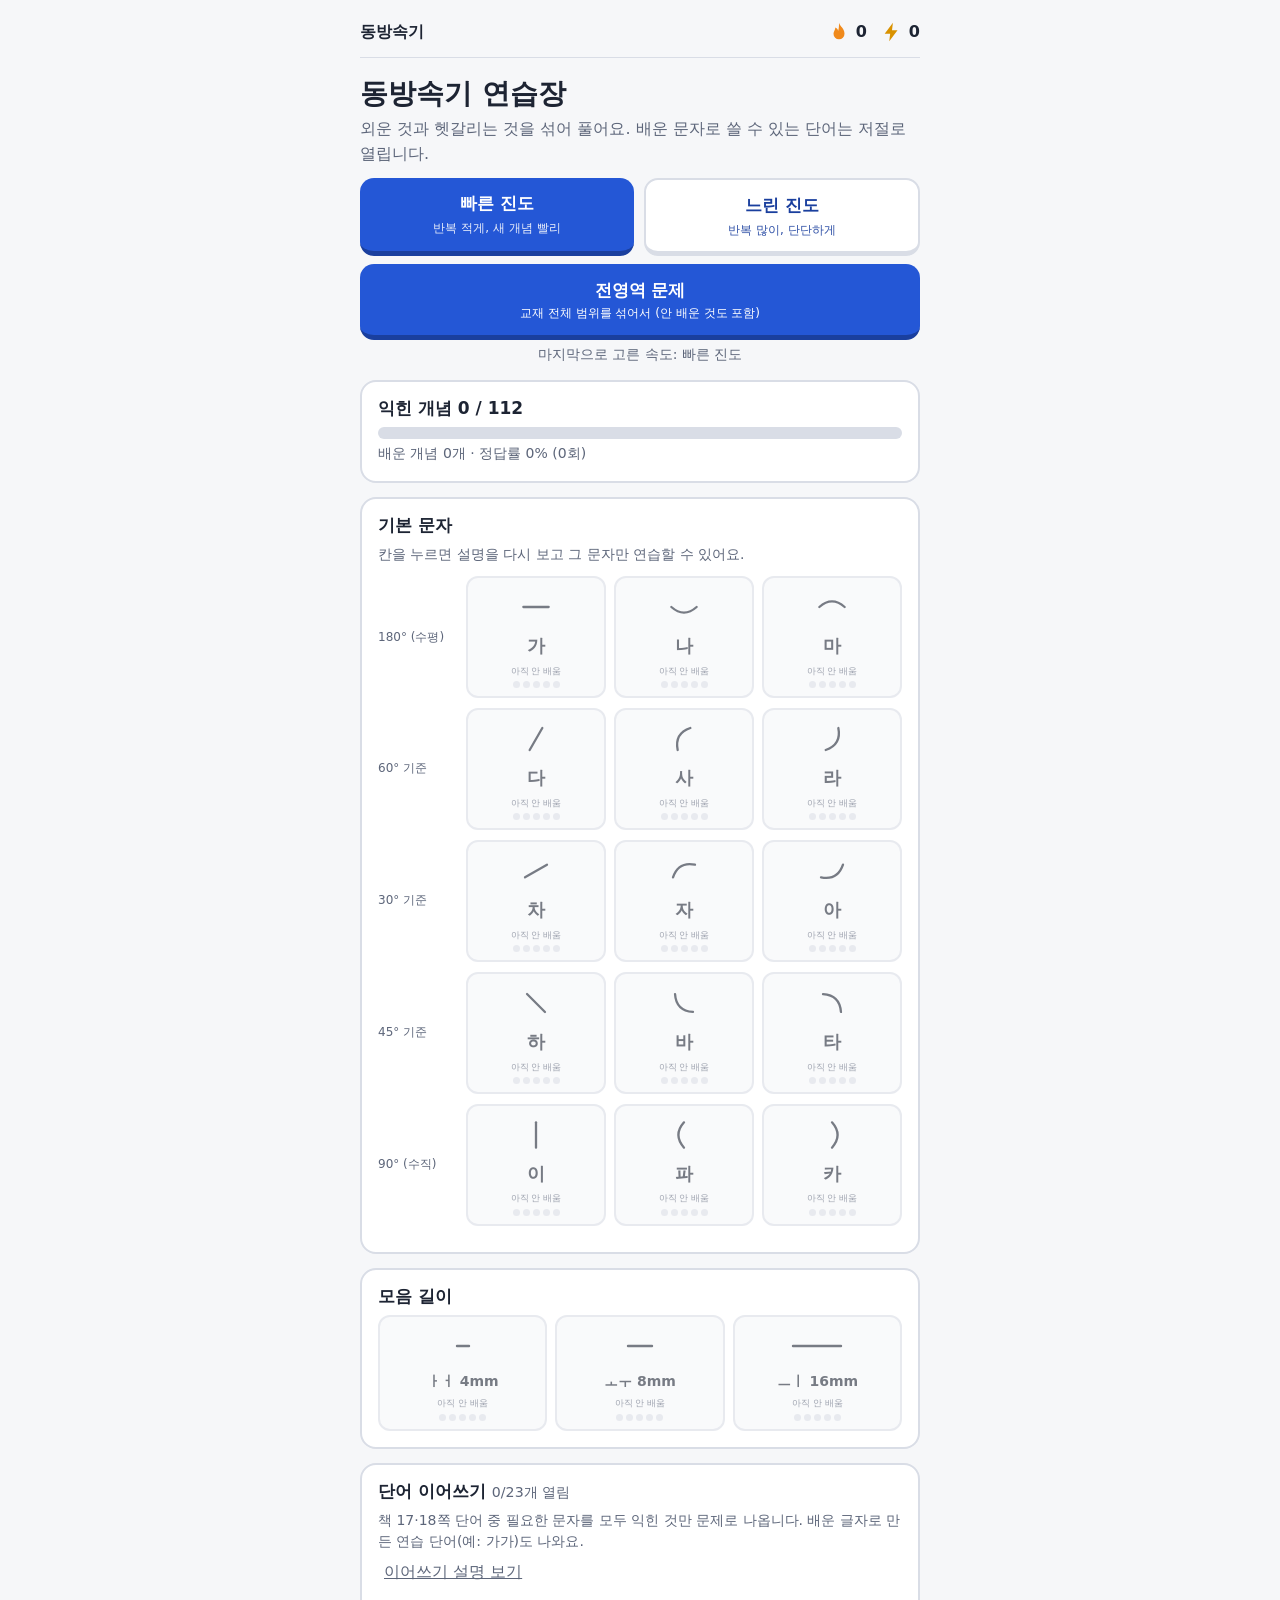
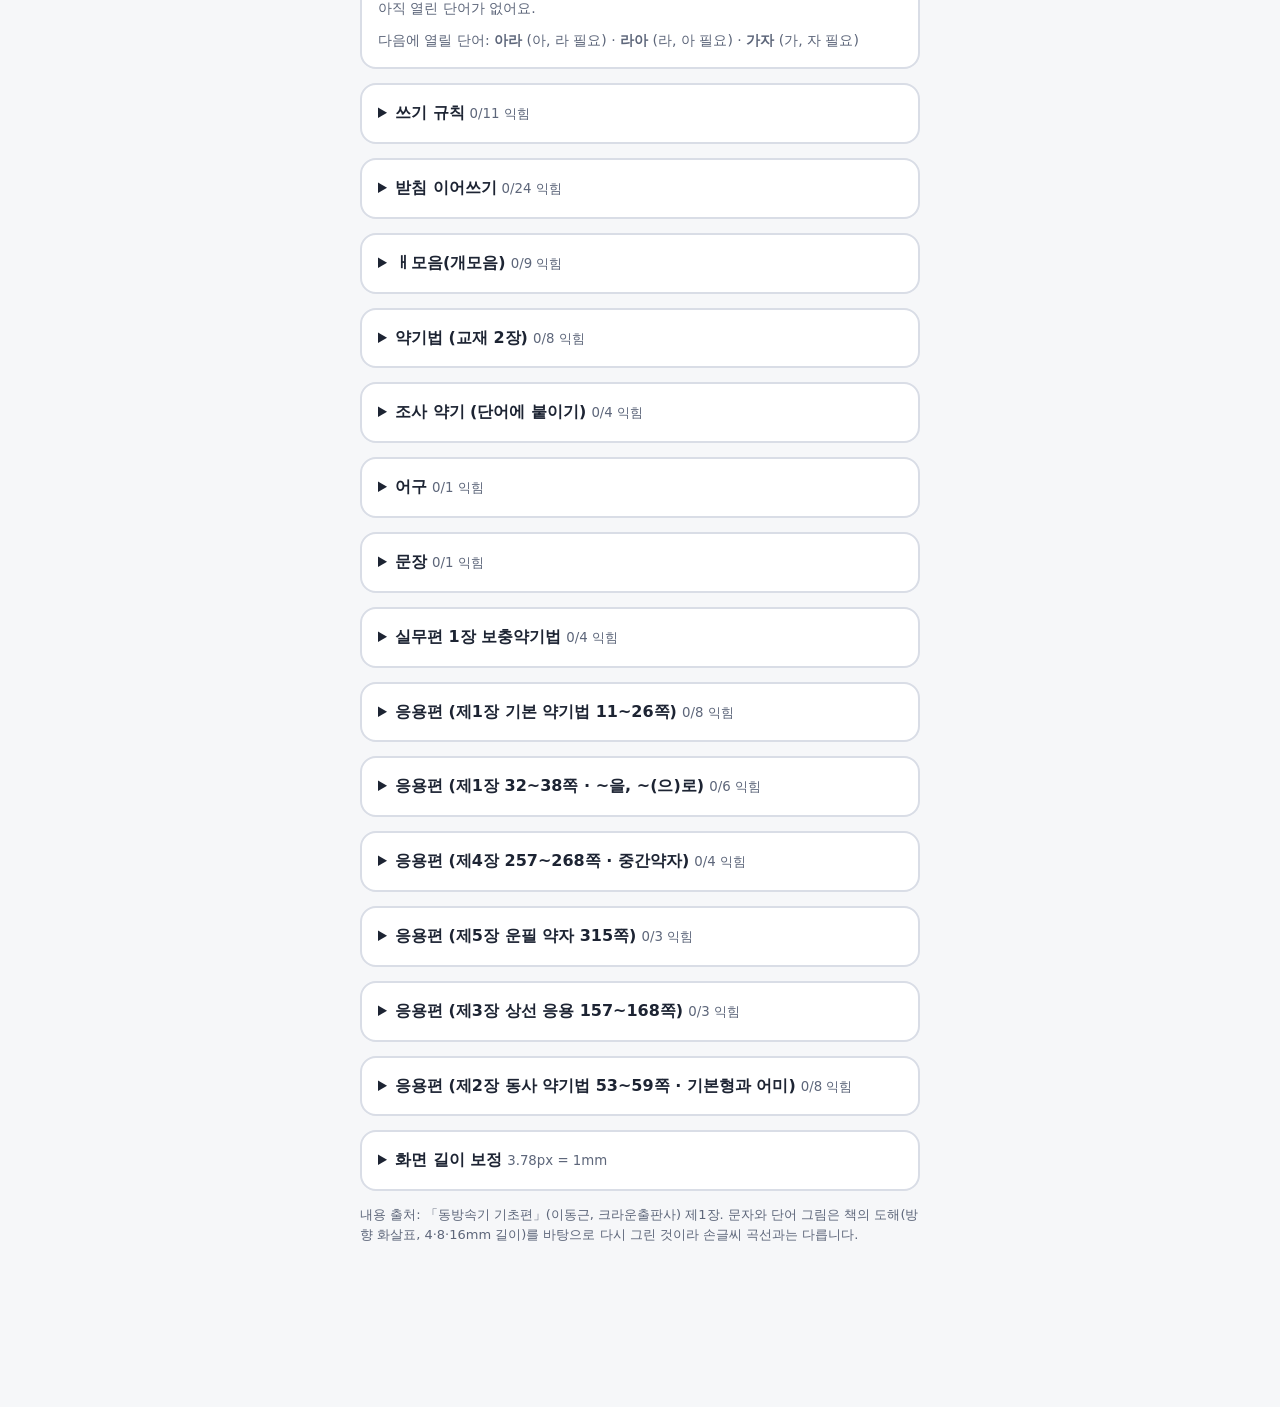
==== index.html @ e546c0bb "응용편 제2장: 동사 기본형 8개·어미(~ㅂ니다·~는·~다는·~는 것) 영역 추가(53~59쪽) Co-Authored-By: Claude Sonnet 5.5 <noreply@ant" ====
<!doctype html>
<html lang="ko">
<head>
<meta charset="utf-8">
<meta name="viewport" content="width=device-width,initial-scale=1">
<title>동방속기 연습장</title>
<meta name="claude:viewport-fit-sides" content="cover">
<link rel="stylesheet" href="src/styles.css">
</head>
<body>
<div class="wrap" id="app"></div>
<script src="src/dongbang-engine.js"></script>
<script src="src/data/book-words.js"></script>
<script src="src/data/book-words-p10-70.js"></script>
<script src="src/data/book-words-ya-batchim.js"></script>
<script src="src/data/book-words-dd.js"></script>
<script src="src/data/josa-words.js"></script>
<script src="src/data/josa-ok.js"></script>
<script src="src/words.js"></script>
<script src="src/features/batchim.js"></script>
<script src="src/features/ae-vowel.js"></script>
<script src="src/features/abbreviations.js"></script>
<script src="src/features/josa.js"></script>
<script src="src/features/phrases.js"></script>
<script src="src/features/sentences.js"></script>
<script src="src/features/glossary.js"></script>
<script src="src/features/silmu.js"></script>
<script src="src/features/applied.js"></script>
<script src="src/features/applied2.js"></script>
<script src="src/features/applied3.js"></script>
<script src="src/features/applied-ch5.js"></script>
<script src="src/features/applied-ch3.js"></script>
<script src="src/features/applied-verb.js"></script>
<script src="src/concepts.js"></script>
<script src="src/app.js"></script>
</body>
</html>
---- src/styles.css ----
/* 레이아웃: 상단 상태바(연속·XP·하트) + 단원 길 + 하단 고정 피드백바. 필기구 느낌: 종이 + 먹색 + 청색 잉크 */
:root{--bg:#f6f7f9;--card:#fff;--ink:#1d2433;--mute:#5d667a;--line:#d9dde6;--accent:#2457d6;--accent-d:#1a3f9e;--good:#1f9d57;--good-bg:#dff5e8;--bad:#d6402f;--bad-bg:#fde4e0;--gold:#d99200;--stroke:#1d2433;--shadow:#c5cad6}
@media (prefers-color-scheme:dark){:root:not([data-theme="light"]){--bg:#12151c;--card:#1b2029;--ink:#e8ebf2;--mute:#9aa3b5;--line:#2c3342;--accent:#6b97ff;--accent-d:#4a74dd;--good:#46c883;--good-bg:#173626;--bad:#ff7a69;--bad-bg:#3d1f1b;--gold:#f0b429;--stroke:#e8ebf2;--shadow:#0a0c11;color-scheme:dark}}
:root[data-theme="dark"]{--bg:#12151c;--card:#1b2029;--ink:#e8ebf2;--mute:#9aa3b5;--line:#2c3342;--accent:#6b97ff;--accent-d:#4a74dd;--good:#46c883;--good-bg:#173626;--bad:#ff7a69;--bad-bg:#3d1f1b;--gold:#f0b429;--stroke:#e8ebf2;--shadow:#0a0c11;color-scheme:dark}
*{box-sizing:border-box}
body{background:var(--bg);color:var(--ink);font-family:"Noto Sans KR",system-ui,-apple-system,"Malgun Gothic",sans-serif;font-size:16px;line-height:1.55;padding-block:0 140px;padding-left:max(16px,env(safe-area-inset-left,0px));padding-right:max(16px,env(safe-area-inset-right,0px))}
.wrap{max-width:560px;margin:0 auto}
h1,h2,h3{margin:0;text-wrap:balance;line-height:1.25}
button{font:inherit;color:inherit;cursor:pointer}
button:focus-visible{outline:3px solid var(--accent);outline-offset:2px}
.top{position:sticky;top:env(safe-area-inset-top,0px);background:var(--bg);display:flex;align-items:center;gap:14px;padding:12px 0;z-index:5;border-bottom:1px solid var(--line)}
body::before{content:"";position:fixed;inset:0 0 auto;height:env(safe-area-inset-top,0px);z-index:10;background:var(--bg)}
.stat{display:flex;align-items:center;gap:6px;font-weight:700;font-variant-numeric:tabular-nums}
.stat svg{width:22px;height:22px}
.sp{flex:1}
.x{background:none;border:0;font-size:26px;color:var(--mute);line-height:1;padding:4px 8px}
.bar{flex:1;height:14px;background:var(--line);border-radius:8px;overflow:hidden}
.bar i{display:block;height:100%;background:var(--good);width:0;transition:width .3s}
.hero{padding:26px 0 8px}
.hero h1{font-size:28px}
.hero p{color:var(--mute);margin:6px 0 0}
.src{font-size:13px;color:var(--mute);margin-top:10px}
.path{display:flex;flex-direction:column;gap:14px;padding:18px 0}
.unit{display:flex;gap:14px;align-items:center;background:var(--card);border:2px solid var(--line);border-bottom-width:5px;border-radius:16px;padding:14px;text-align:left;width:100%}
.unit[disabled]{opacity:.55;cursor:not-allowed}
.unit:not([disabled]):hover{border-color:var(--accent)}
.badge{flex:none;width:58px;height:58px;border-radius:50%;background:var(--accent);color:#fff;display:grid;place-items:center;font-size:22px;font-weight:700;border-bottom:5px solid var(--accent-d)}
.unit.done .badge{background:var(--gold);border-bottom-color:#a56f00}
.unit[disabled] .badge{background:var(--mute);border-bottom-color:var(--mute)}
.unit b{display:block;font-size:17px}
.unit span{color:var(--mute);font-size:14px}
.unit .st{margin-left:auto;font-size:13px;color:var(--mute);white-space:nowrap}
.card{background:var(--card);border:2px solid var(--line);border-radius:16px;padding:16px;margin:14px 0}
.card h3{font-size:17px;margin-bottom:8px}
.ref{display:grid;grid-template-columns:repeat(3,1fr);gap:8px}
.ref div{border:1px solid var(--line);border-radius:12px;text-align:center;padding:8px 4px;background:var(--bg)}
.ref small{display:block;color:var(--mute);font-size:12px}
.ref svg{width:56px;height:56px}
/* 문제 */
.q h2{font-size:22px;margin:22px 0 14px}
.prompt{display:grid;place-items:center;border:2px solid var(--line);border-radius:16px;background:var(--card);padding:18px;margin-bottom:16px;min-height:150px}
.prompt svg{width:120px;height:120px}
.prompt .big{font-size:64px;font-weight:700;line-height:1}
.prompt .txt{font-size:20px;text-align:center}
.opts{display:grid;grid-template-columns:1fr 1fr;gap:12px}
.opt{background:var(--card);border:2px solid var(--line);border-bottom-width:5px;border-radius:14px;padding:12px 8px;min-height:84px;display:grid;place-items:center;text-align:center;font-size:17px;font-weight:600;min-width:0}
.opt svg{width:64px;height:64px}
.opt .big{font-size:34px}
.opt.sel{border-color:var(--accent);background:color-mix(in srgb,var(--accent) 12%,var(--card))}
.opt.right{border-color:var(--good);background:var(--good-bg)}
.opt.wrong{border-color:var(--bad);background:var(--bad-bg)}
.opts.one{grid-template-columns:1fr}
.opts.one .opt{min-height:60px;text-align:left;justify-items:start;padding:12px 16px;font-weight:500}
.opt[disabled]{cursor:default}
.fb{position:fixed;left:0;right:0;bottom:0;padding:14px max(16px,env(safe-area-inset-left,0px)) calc(14px + env(safe-area-inset-bottom,0px));background:var(--card);border-top:2px solid var(--line)}
.fb.good{background:var(--good-bg);border-color:var(--good)}
.fb.bad{background:var(--bad-bg);border-color:var(--bad)}
.fb .in{max-width:560px;margin:0 auto;display:flex;flex-direction:column;gap:10px}
.fb .msg{font-weight:700;font-size:17px}
.fb.good .msg{color:var(--good)}.fb.bad .msg{color:var(--bad)}
.fb .why{font-size:14px;color:var(--ink);font-weight:400;margin-top:2px}
.go{background:var(--accent);color:#fff;border:0;border-bottom:5px solid var(--accent-d);border-radius:14px;padding:13px;font-weight:700;font-size:17px;width:100%}
.go[disabled]{background:var(--line);color:var(--mute);border-bottom-color:var(--line);cursor:default}
.fb.good .go{background:var(--good);border-bottom-color:#157040}
.fb.bad .go{background:var(--bad);border-bottom-color:#a02a1d}
.end{text-align:center;padding:40px 0}
.end h2{font-size:30px}
.tiles{display:flex;gap:12px;justify-content:center;margin:22px 0;flex-wrap:wrap}
.tile{border:2px solid var(--line);border-radius:14px;padding:10px 18px;background:var(--card);min-width:110px}
.tile b{display:block;font-size:24px;font-variant-numeric:tabular-nums}
.tile span{font-size:13px;color:var(--mute)}
.link{background:none;border:0;color:var(--mute);text-decoration:underline;margin-top:10px}
.hero{padding:18px 0 12px}
.sub{color:var(--mute);font-size:14px;margin:4px 0 0}
.card small{color:var(--mute);font-weight:400}
.grow{display:flex;align-items:center;gap:10px;margin:10px 0}
.gl{flex:none;width:78px;font-size:12px;color:var(--mute)}
.tg{display:grid;grid-template-columns:repeat(3,1fr);gap:8px;flex:1;min-width:0}
.tl{background:var(--bg);border:2px solid var(--line);border-radius:12px;padding:6px 2px 8px;display:flex;flex-direction:column;align-items:center;gap:2px;min-width:0}
.tl.ok{border-color:var(--good)}.tl.wk{border-color:var(--gold)}.tl.new{opacity:.6}
.tl .gi{display:block;width:46px;height:46px}.tl .gi svg{width:100%;height:100%}
.tl b{font-size:18px}.tl .nm{min-height:14px;font-size:11px}
.dots{display:flex;gap:3px;justify-content:center}
.dots i{width:7px;height:7px;border-radius:50%;background:var(--line)}
.dots i.on{background:var(--accent)}
.chips{display:flex;flex-wrap:wrap;gap:6px;margin-top:8px}
.chip{border:1px solid var(--line);background:var(--bg);border-radius:999px;padding:3px 12px;font-size:15px}
.chip.mute{color:var(--mute)}
.rr{width:100%;background:none;border:0;border-top:1px solid var(--line);text-align:left;display:flex;justify-content:space-between;align-items:center;gap:8px;padding:6px 0;border-top:1px solid var(--line);font-size:14px}
details summary{cursor:pointer}
.introtx{background:var(--card);border:2px solid var(--line);border-radius:14px;padding:14px;line-height:1.7}
@media (prefers-reduced-motion:reduce){*{transition:none!important}}
.lennote{font-size:13px;font-weight:500;color:var(--mute);white-space:nowrap}
.lenref{margin:-4px 0 14px;padding:8px 12px;border:1px dashed var(--line);border-radius:12px;font-size:13px;color:var(--mute)}
.lenref .lr{display:flex;align-items:center;gap:10px;margin-top:4px}
.lenref .lr i{display:block;height:3px;border-radius:2px;background:var(--stroke);opacity:.55}
.lenref .lr.on i{opacity:1}.lenref .lr.on span{color:var(--ink);font-weight:700}
.go.big{padding:18px;font-size:19px}
.opt{min-height:72px}
/* 한 화면에 맞추기(fitQuestion): 그림 크기는 그대로 두고 여백·글자만 줄인다 */
#app.compact .q h2{font-size:19px;margin:12px 0 8px}
#app.compact .prompt{min-height:0;padding:10px;margin-bottom:10px}
#app.compact .prompt .big{font-size:46px}
#app.compact .opts{gap:8px}
#app.compact .opt{min-height:56px;padding:6px 4px}
#app.compact .lenref{padding:6px 10px;margin:-2px 0 8px;display:flex;flex-wrap:wrap;align-items:center;gap:2px 14px}
#app.compact .lenref small{flex-basis:100%}
#app.compact .lenref .lr{margin-top:2px}
#app.tight .q h2{font-size:17px;margin:8px 0 6px}
#app.tight .prompt{padding:6px;margin-bottom:6px}
#app.tight .prompt .big{font-size:38px}
#app.tight .opts{gap:6px}
#app.tight .opt{min-height:48px;padding:4px 4px}
#app.tight .top{padding:6px 0}
.gloss{margin-top:10px;background:var(--card);border:2px solid var(--line);border-radius:14px;padding:8px 12px;font-size:14px;line-height:1.6;text-align:left}.gloss summary{cursor:pointer;font-weight:700}.gloss .gli{margin-top:8px}
.gloss{align-self:stretch;width:100%;box-sizing:border-box}
.paces{display:flex;gap:10px;margin-bottom:8px}
.paces .go{display:flex;flex-direction:column;align-items:center;gap:2px;padding:12px 6px}
.paces .go small{font-size:12px;font-weight:500;opacity:.9}
.paces .go.alt{background:var(--card);color:var(--accent-d);border:2px solid var(--line);border-bottom-width:5px}
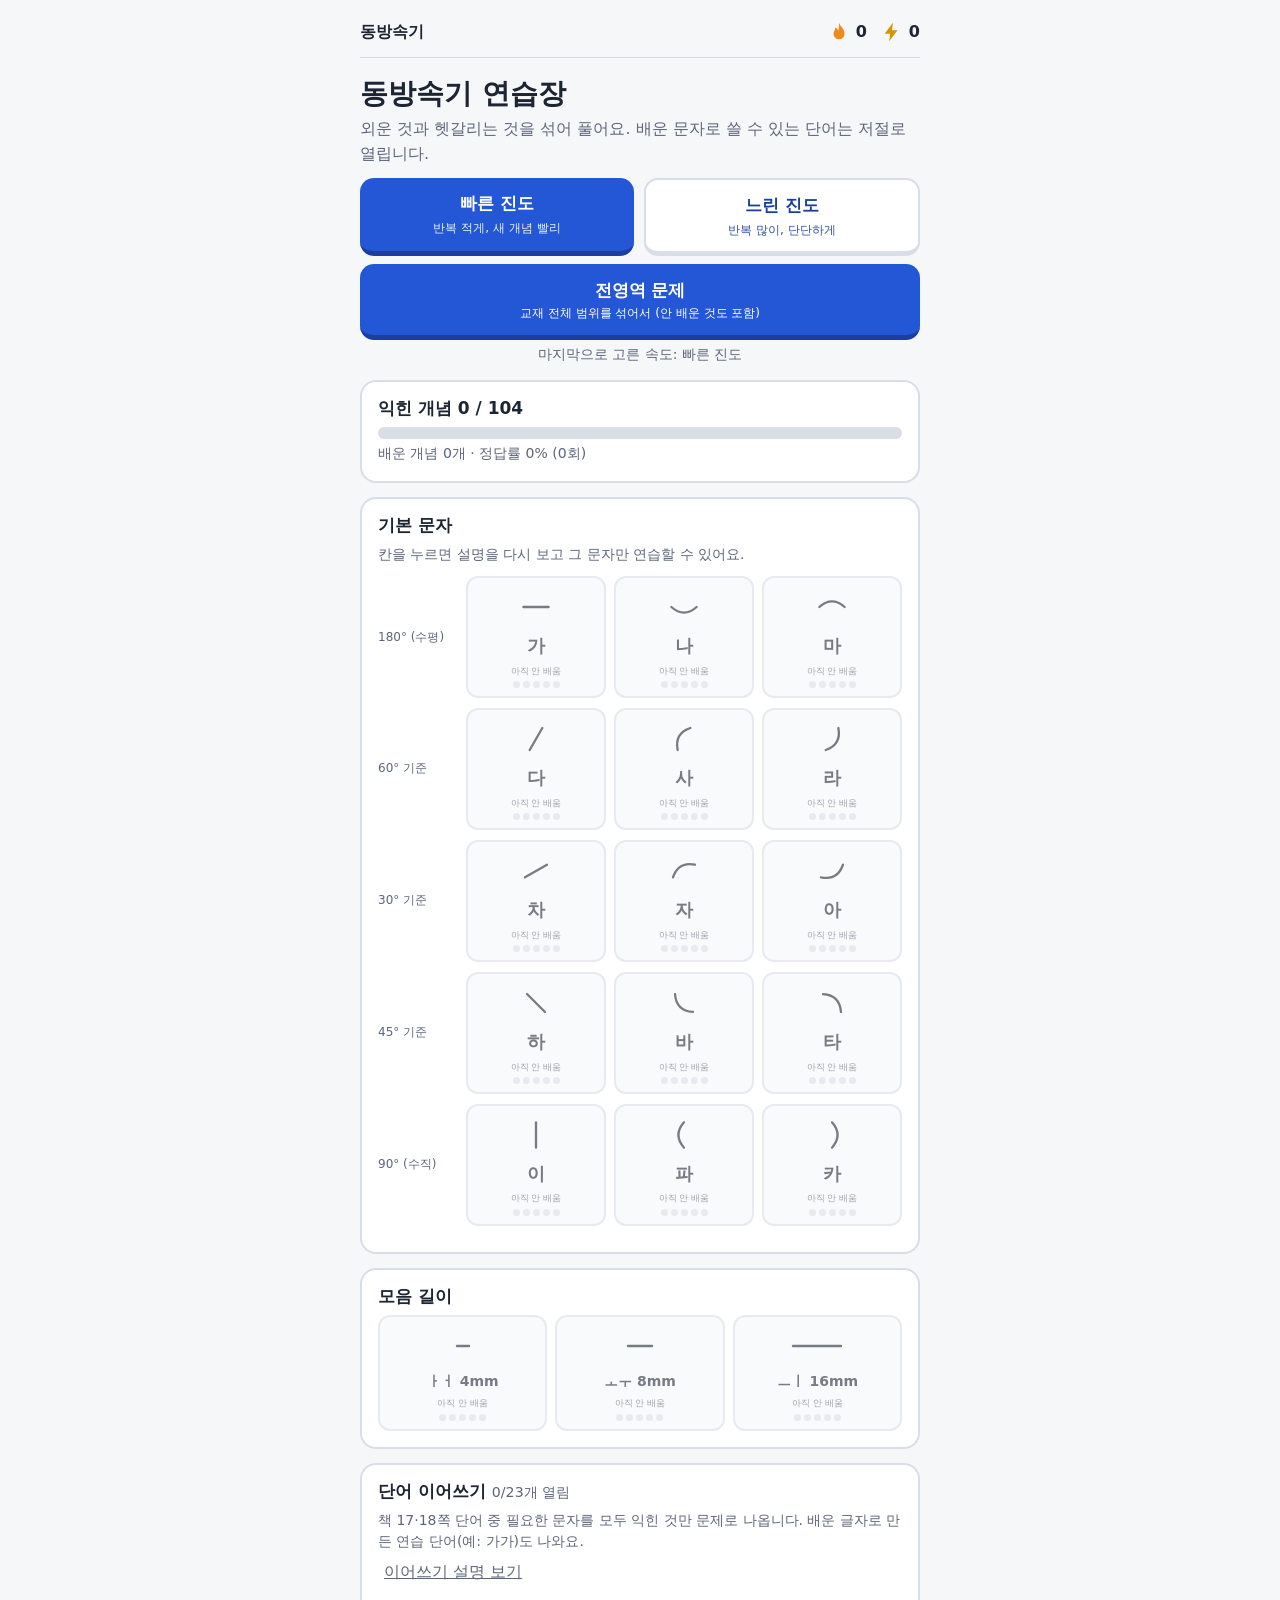
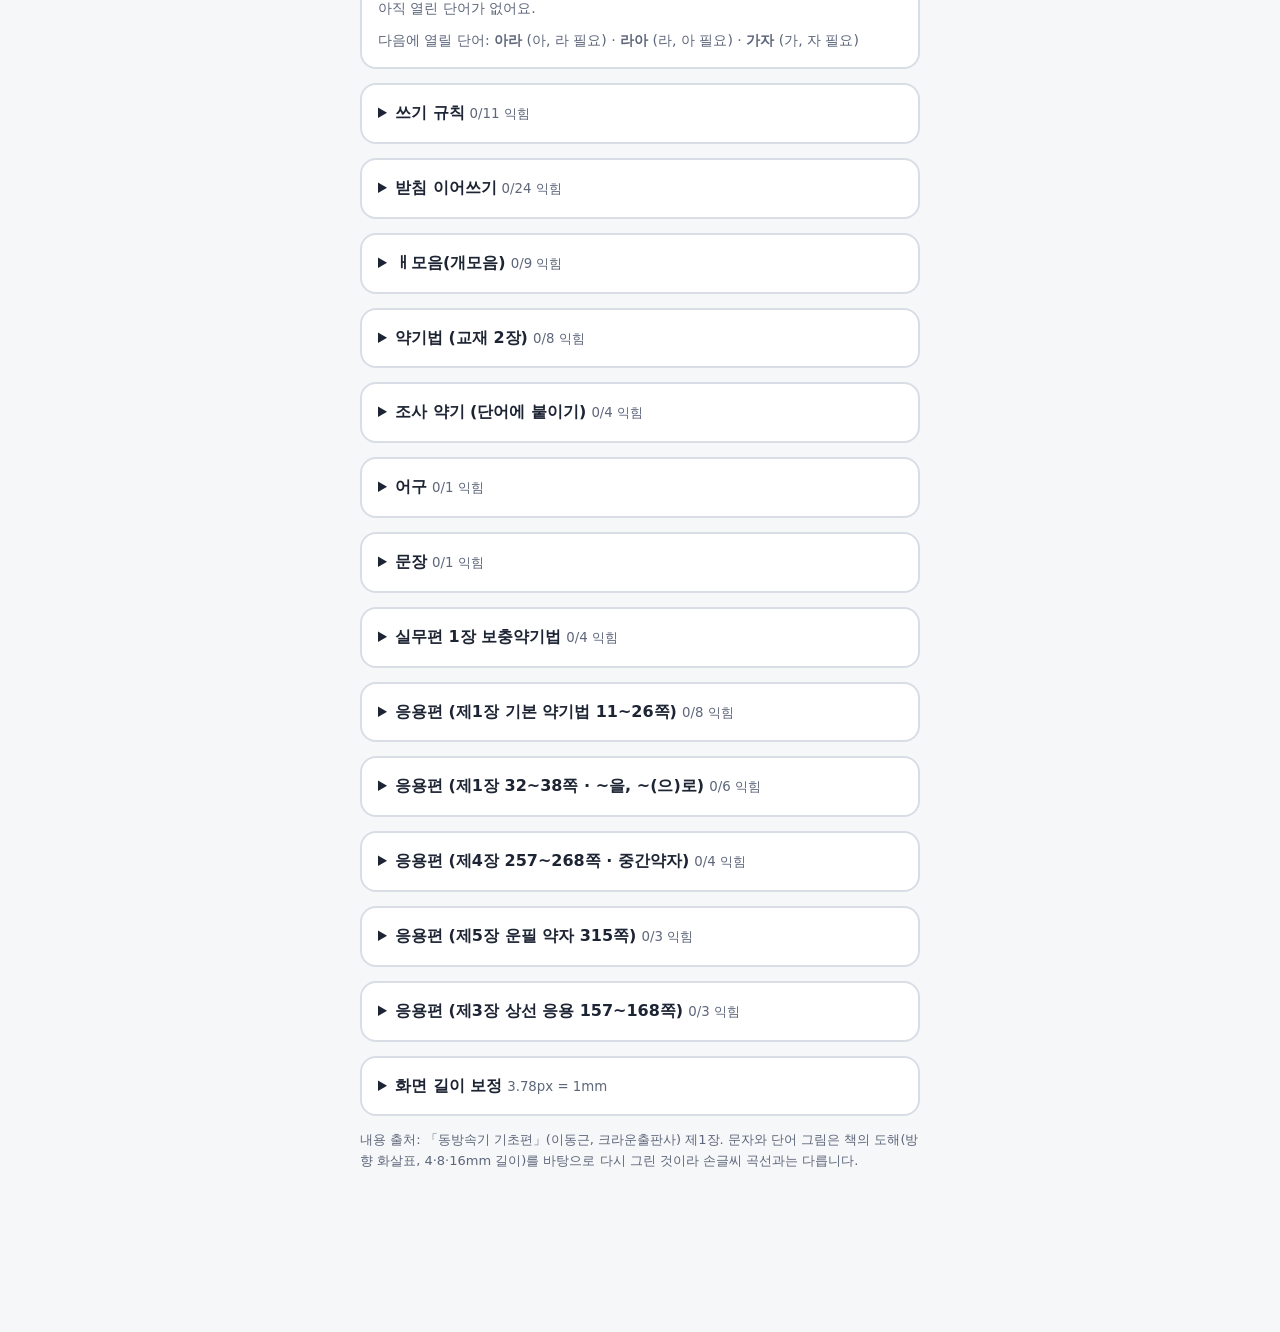
==== commit 92442549: "main 병합" ====
--- a/index.html
+++ b/index.html
@@ -30,7 +30,6 @@
 <script src="src/features/applied3.js"></script>
 <script src="src/features/applied-ch5.js"></script>
 <script src="src/features/applied-ch3.js"></script>
-<script src="src/features/applied-verb.js"></script>
 <script src="src/concepts.js"></script>
 <script src="src/app.js"></script>
 </body>
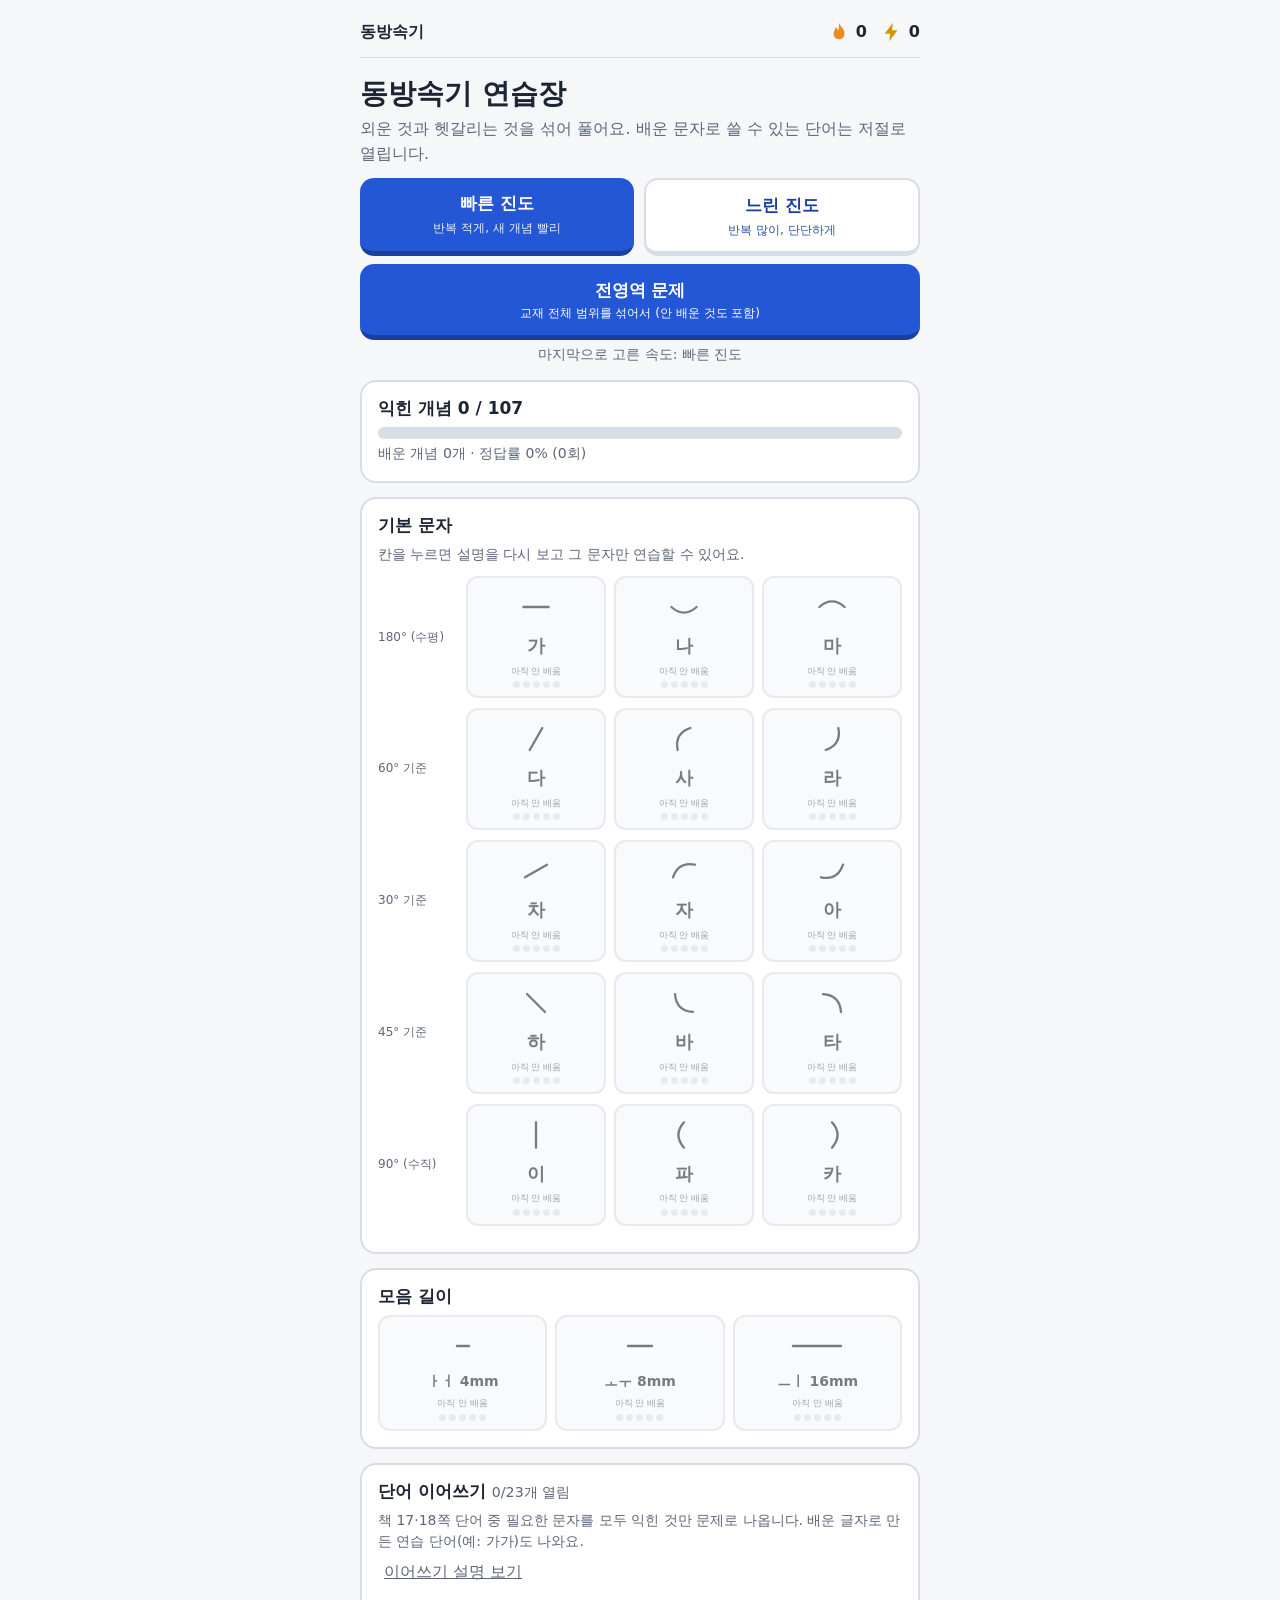
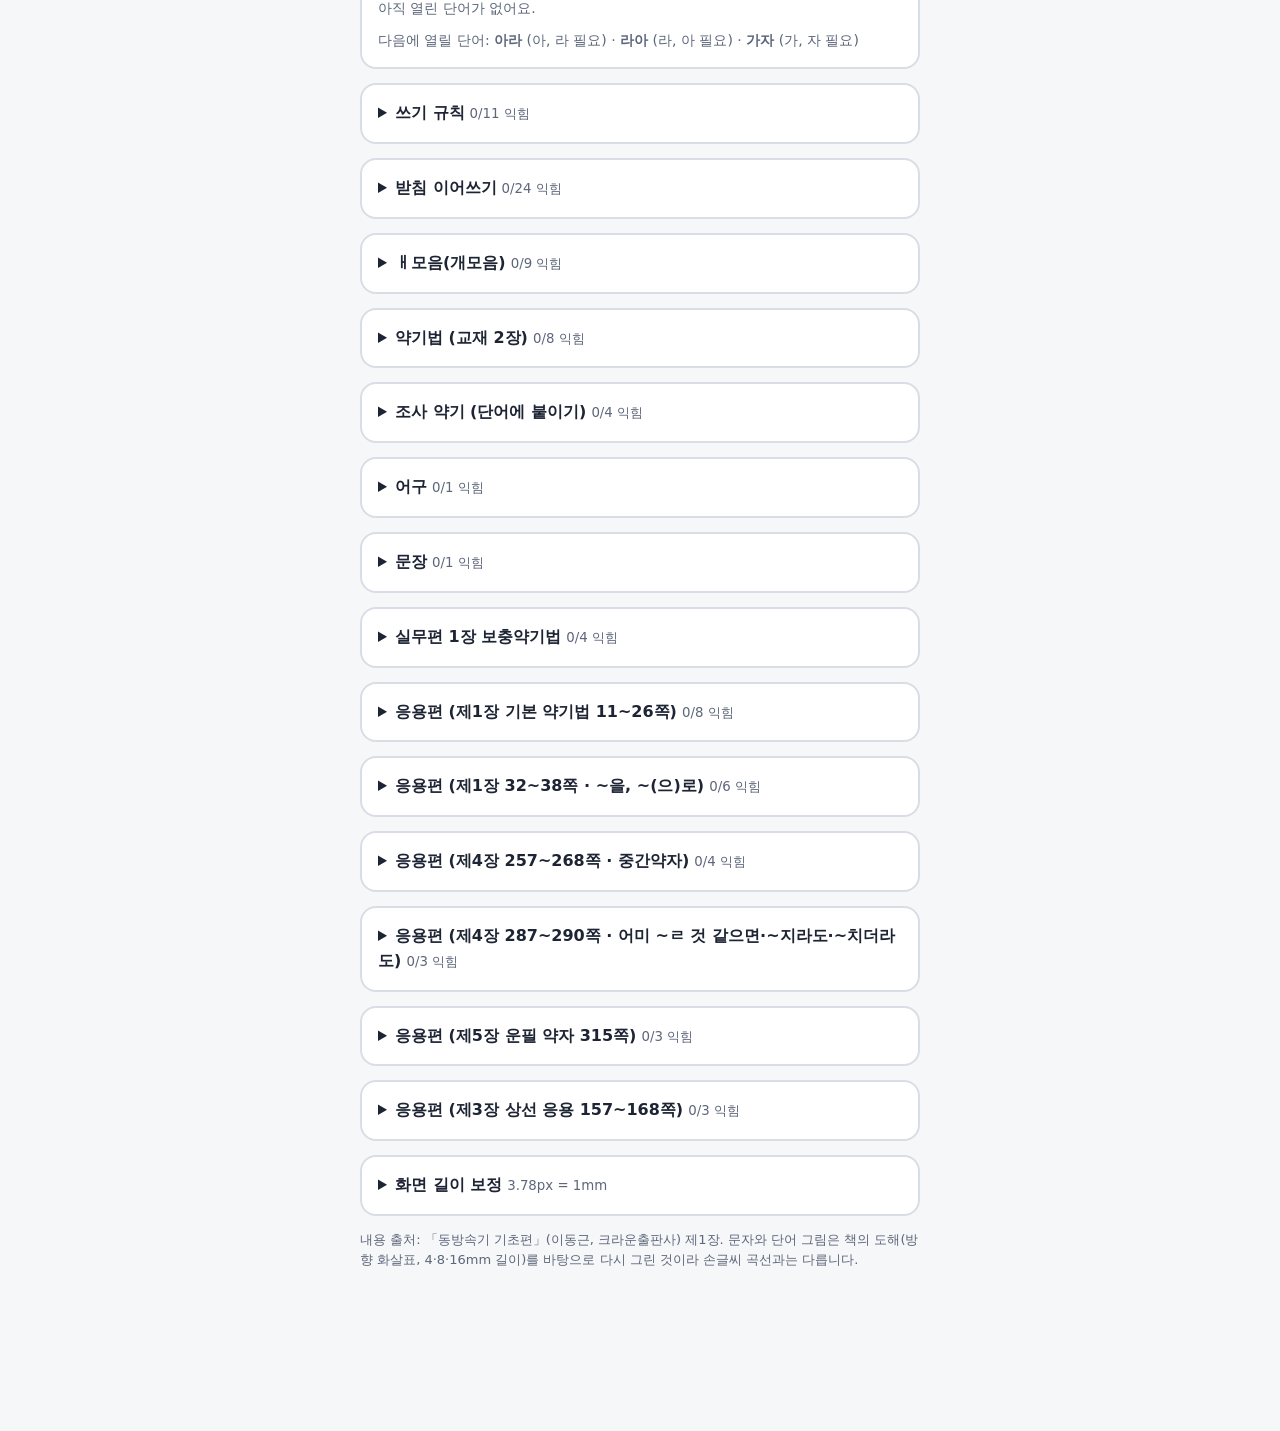
==== commit cc1dfa71: "응용편 제4장: 어미(2) ~ㄹ 것 같으면·~지라도·~지언정·~치더라도 추가(287·290쪽) Co-Authored-By: Claude Sonnet 5.5 <noreply@anth" ====
--- a/index.html
+++ b/index.html
@@ -28,6 +28,7 @@
 <script src="src/features/applied.js"></script>
 <script src="src/features/applied2.js"></script>
 <script src="src/features/applied3.js"></script>
+<script src="src/features/applied4.js"></script>
 <script src="src/features/applied-ch5.js"></script>
 <script src="src/features/applied-ch3.js"></script>
 <script src="src/concepts.js"></script>
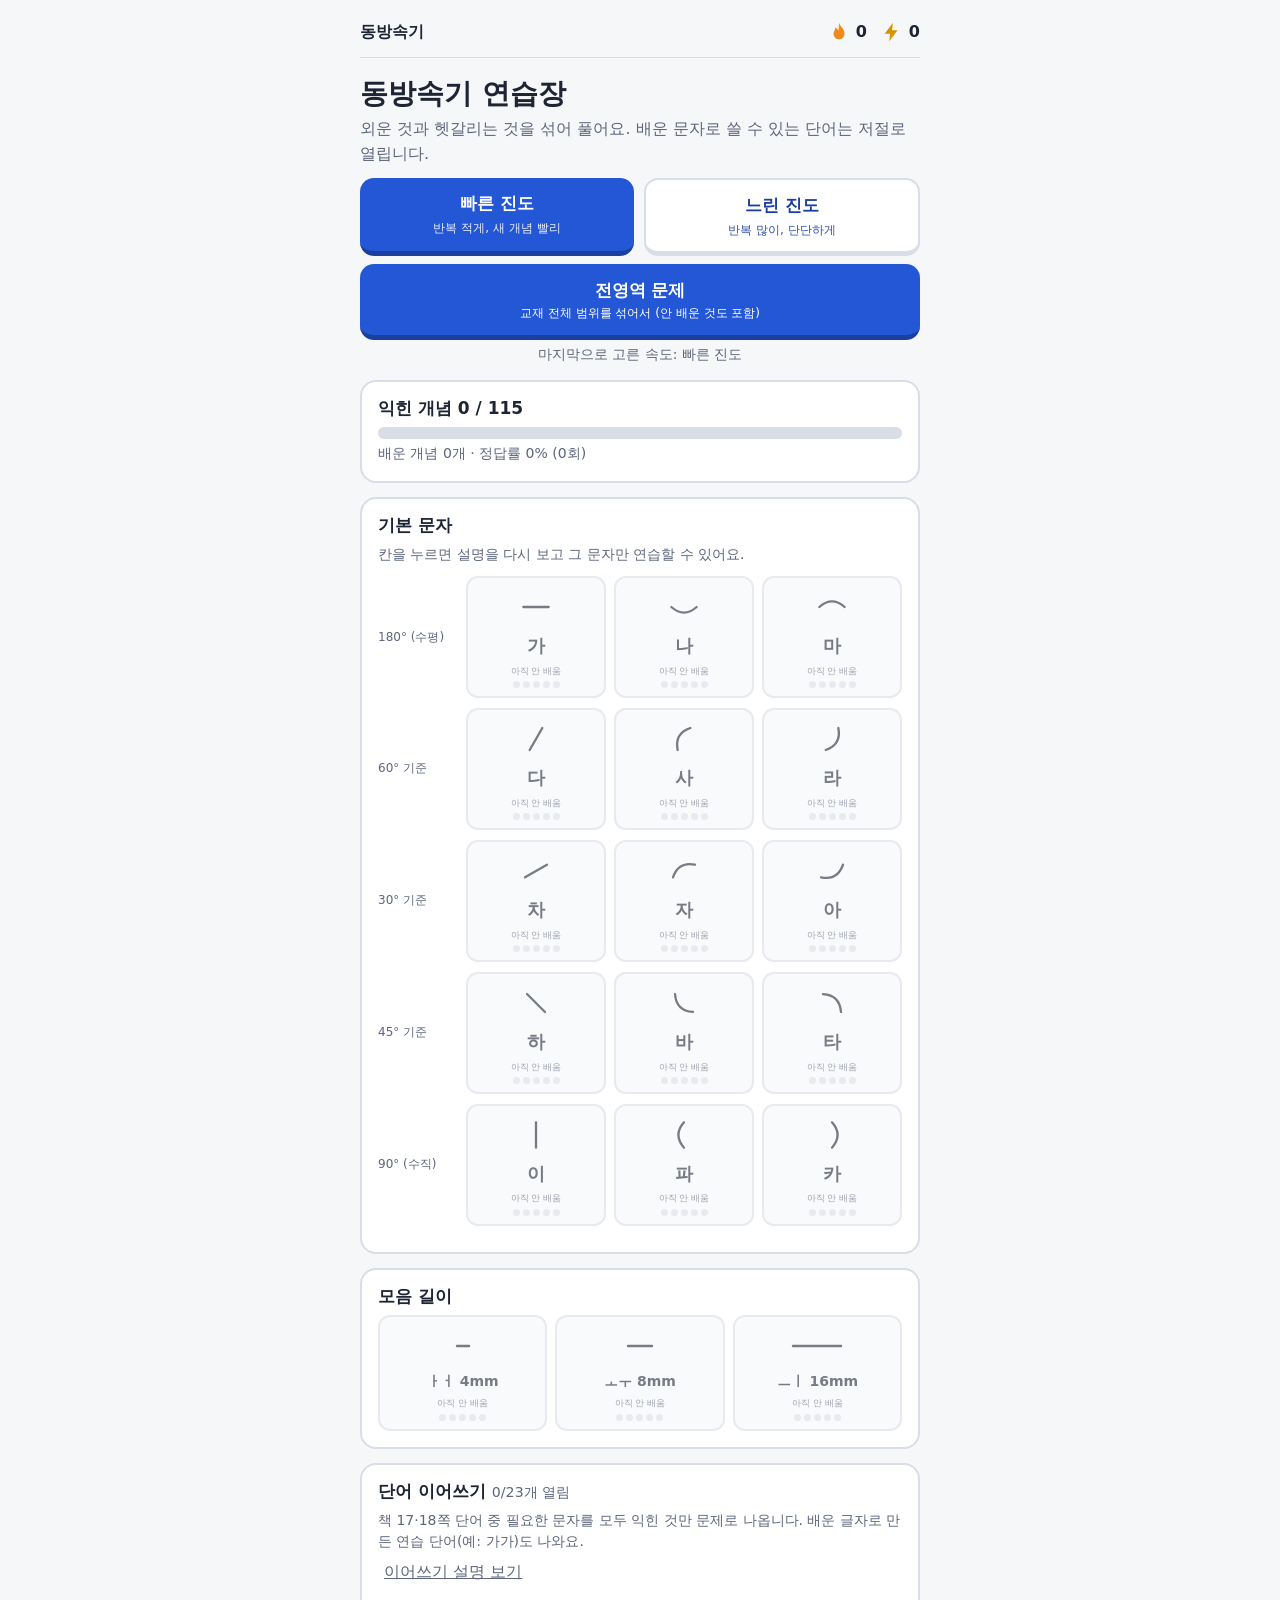
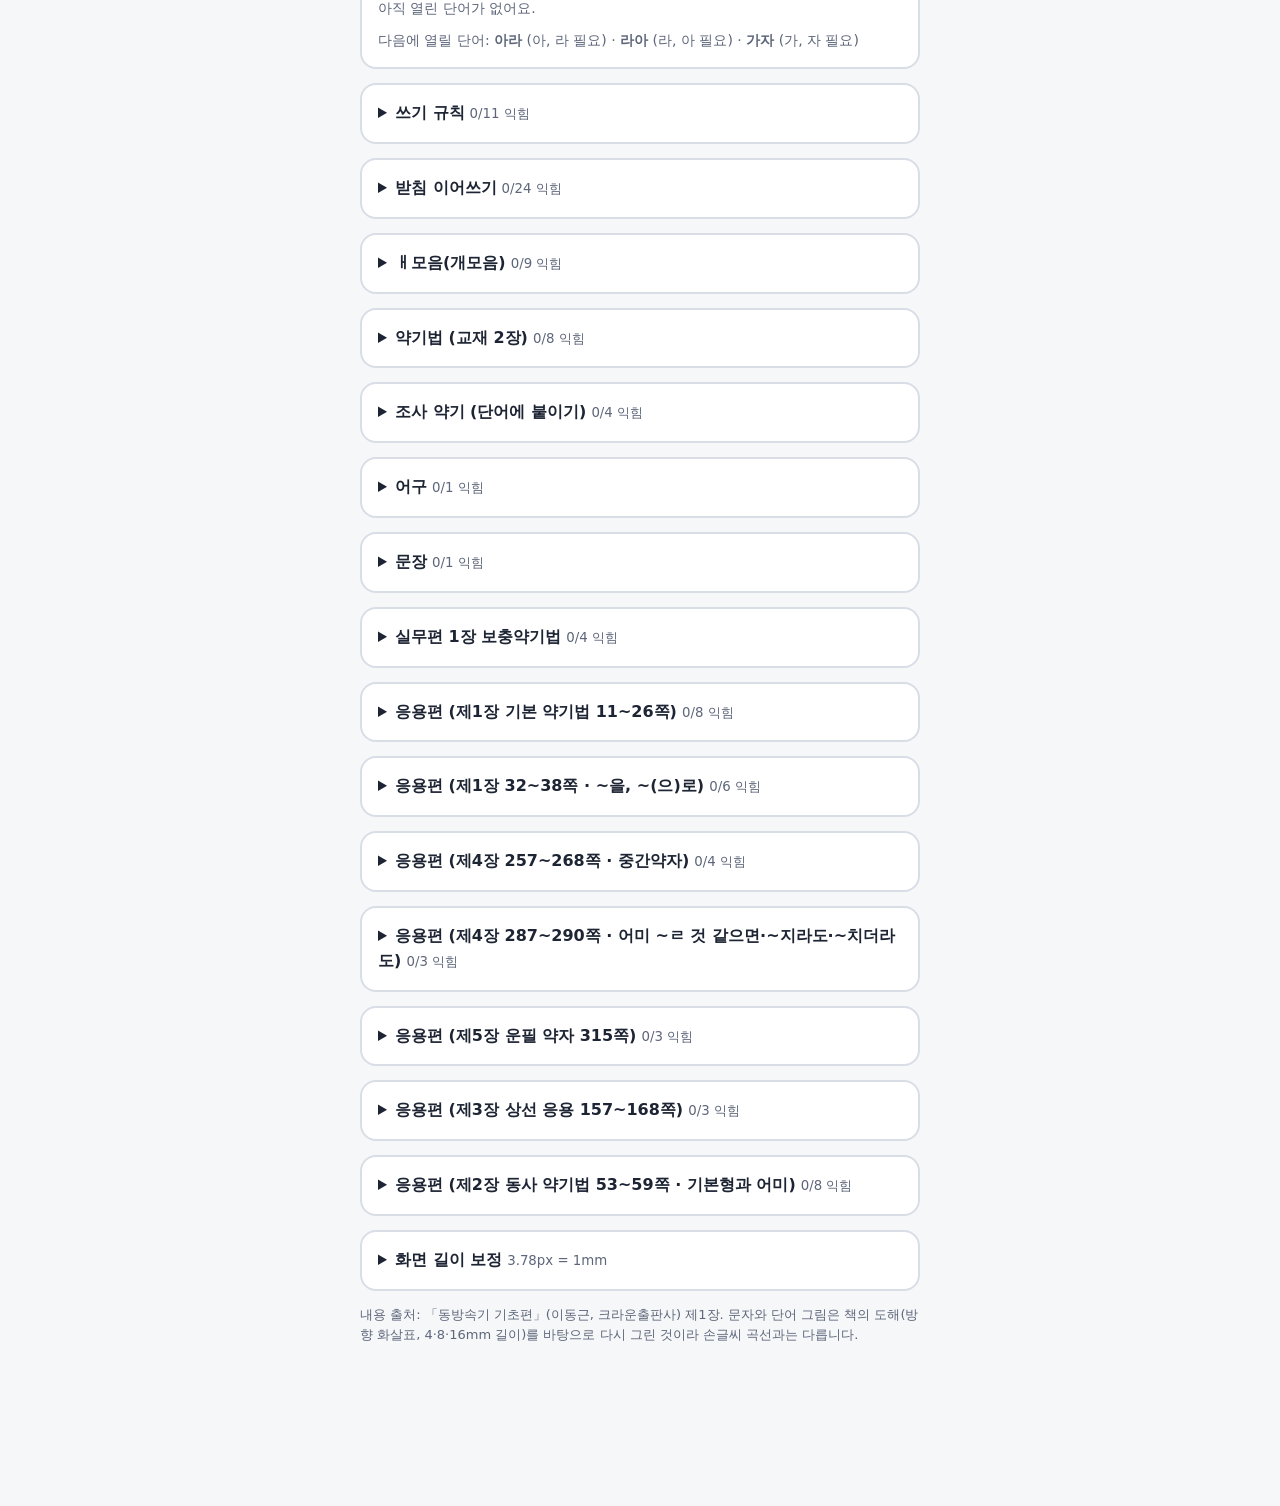
==== commit d0752e35: "Merge remote-tracking branch 'origin/main' into claude/project-thread-elxy4o" ====
--- a/index.html
+++ b/index.html
@@ -31,6 +31,7 @@
 <script src="src/features/applied4.js"></script>
 <script src="src/features/applied-ch5.js"></script>
 <script src="src/features/applied-ch3.js"></script>
+<script src="src/features/applied-verb.js"></script>
 <script src="src/concepts.js"></script>
 <script src="src/app.js"></script>
 </body>
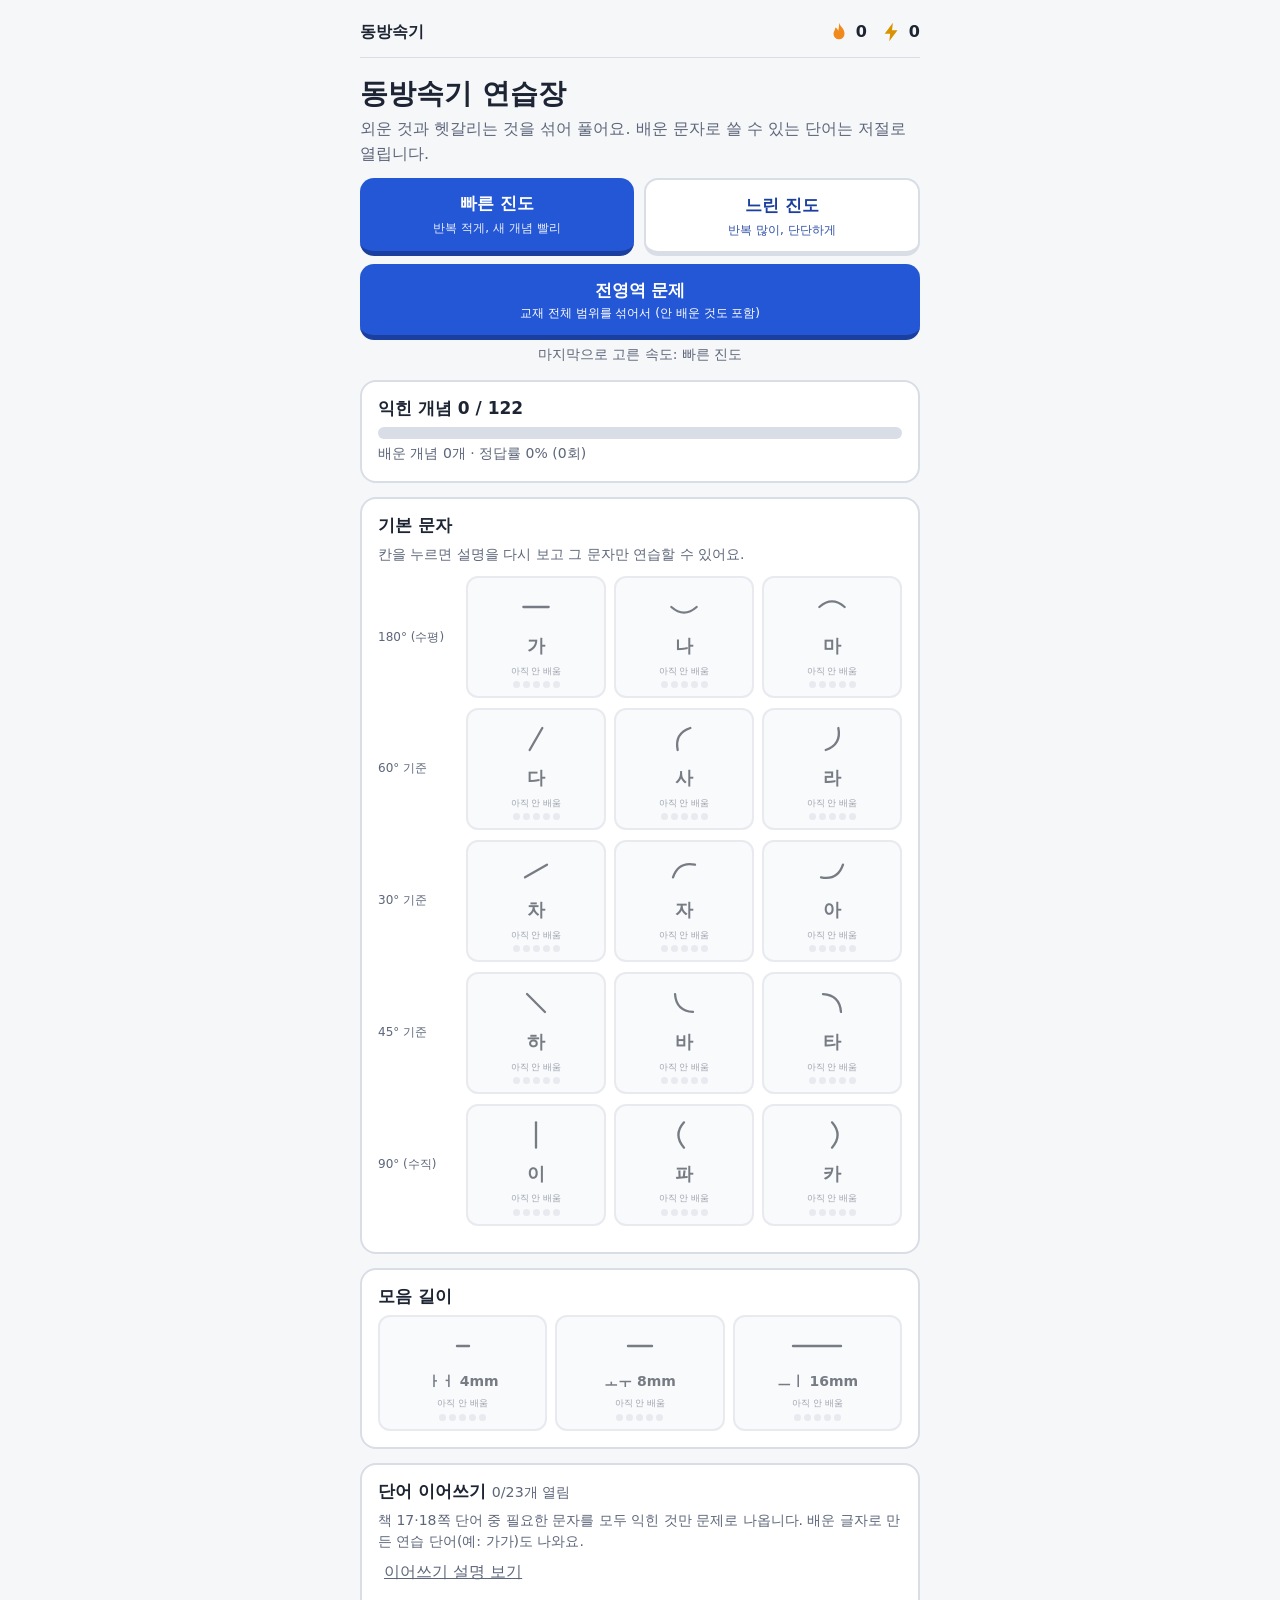
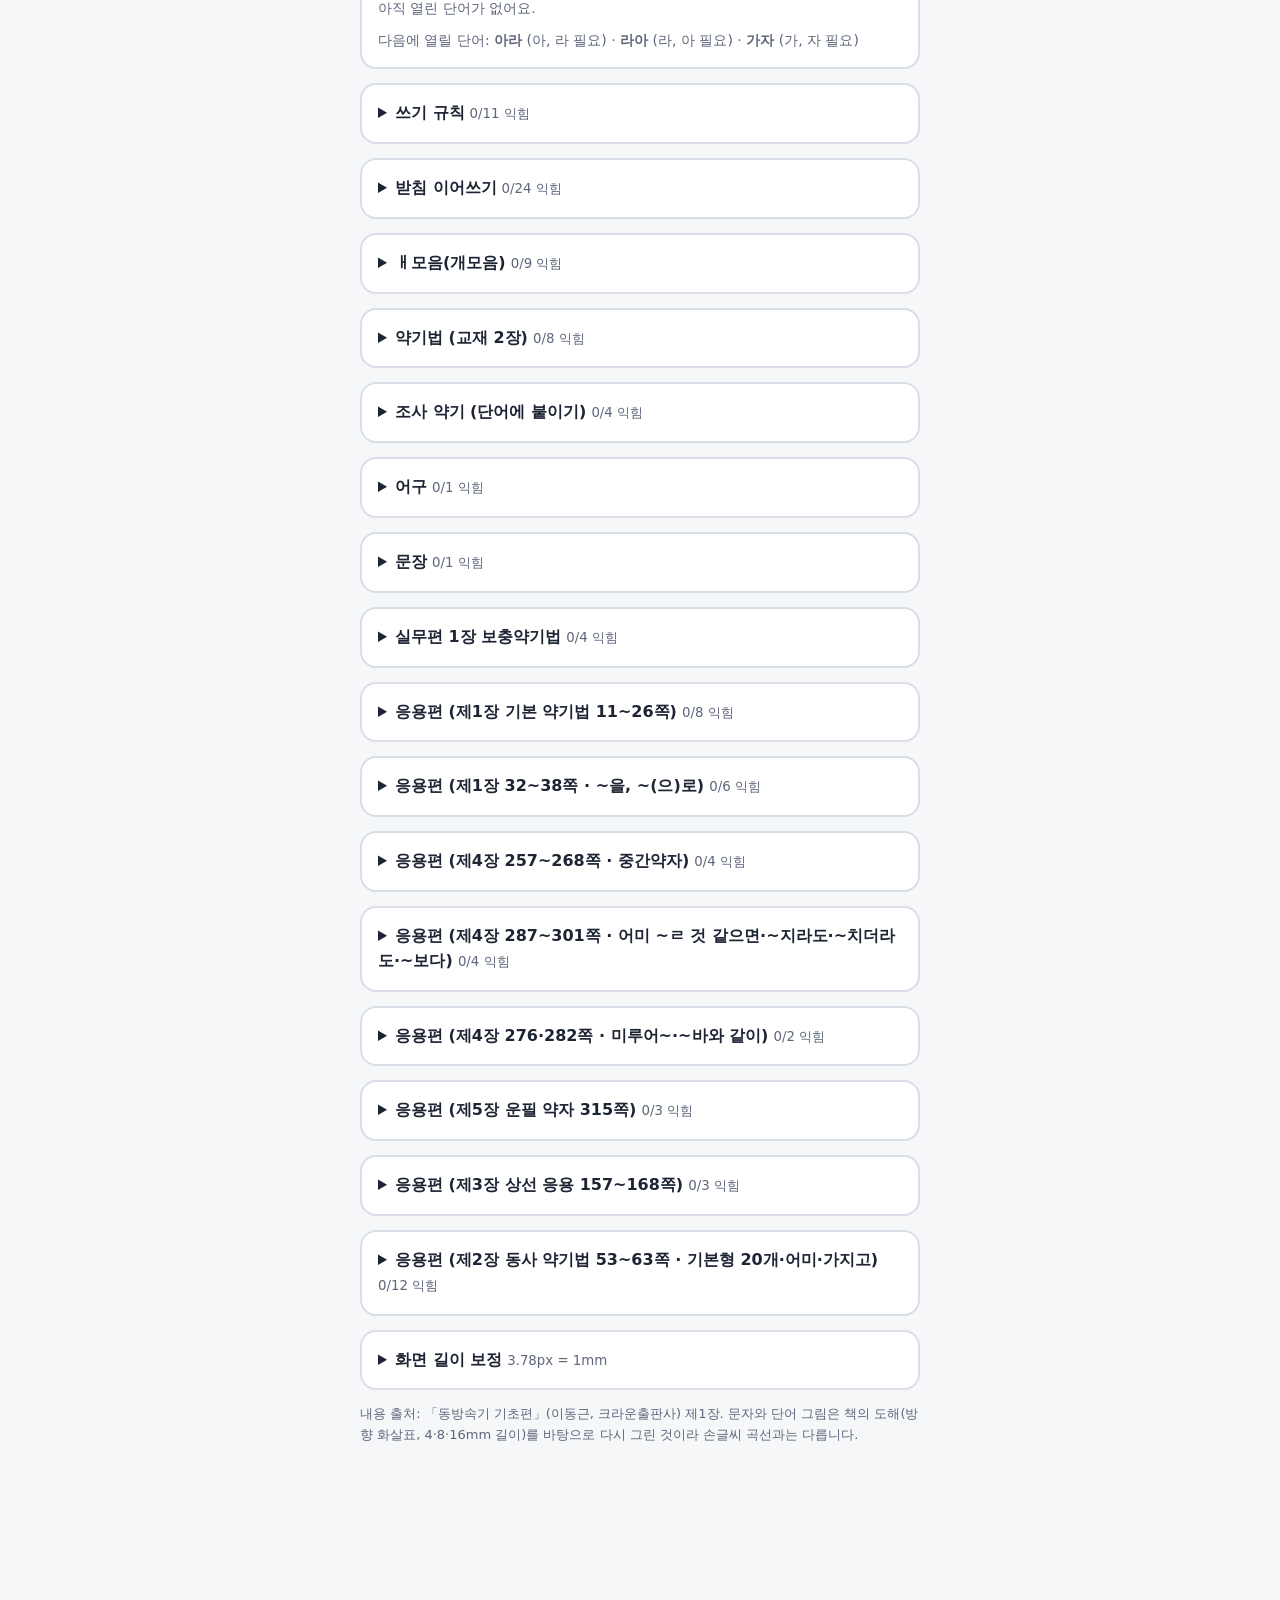
==== commit 6b2dfa12: "응용편 제4장: 중간약자(3)(4) 미루어~·~마지 않는다·~바와 같이 추가(276·282쪽) Co-Authored-By: Claude Sonnet 5.5 <noreply@anth" ====
--- a/index.html
+++ b/index.html
@@ -29,6 +29,7 @@
 <script src="src/features/applied2.js"></script>
 <script src="src/features/applied3.js"></script>
 <script src="src/features/applied4.js"></script>
+<script src="src/features/applied5.js"></script>
 <script src="src/features/applied-ch5.js"></script>
 <script src="src/features/applied-ch3.js"></script>
 <script src="src/features/applied-verb.js"></script>
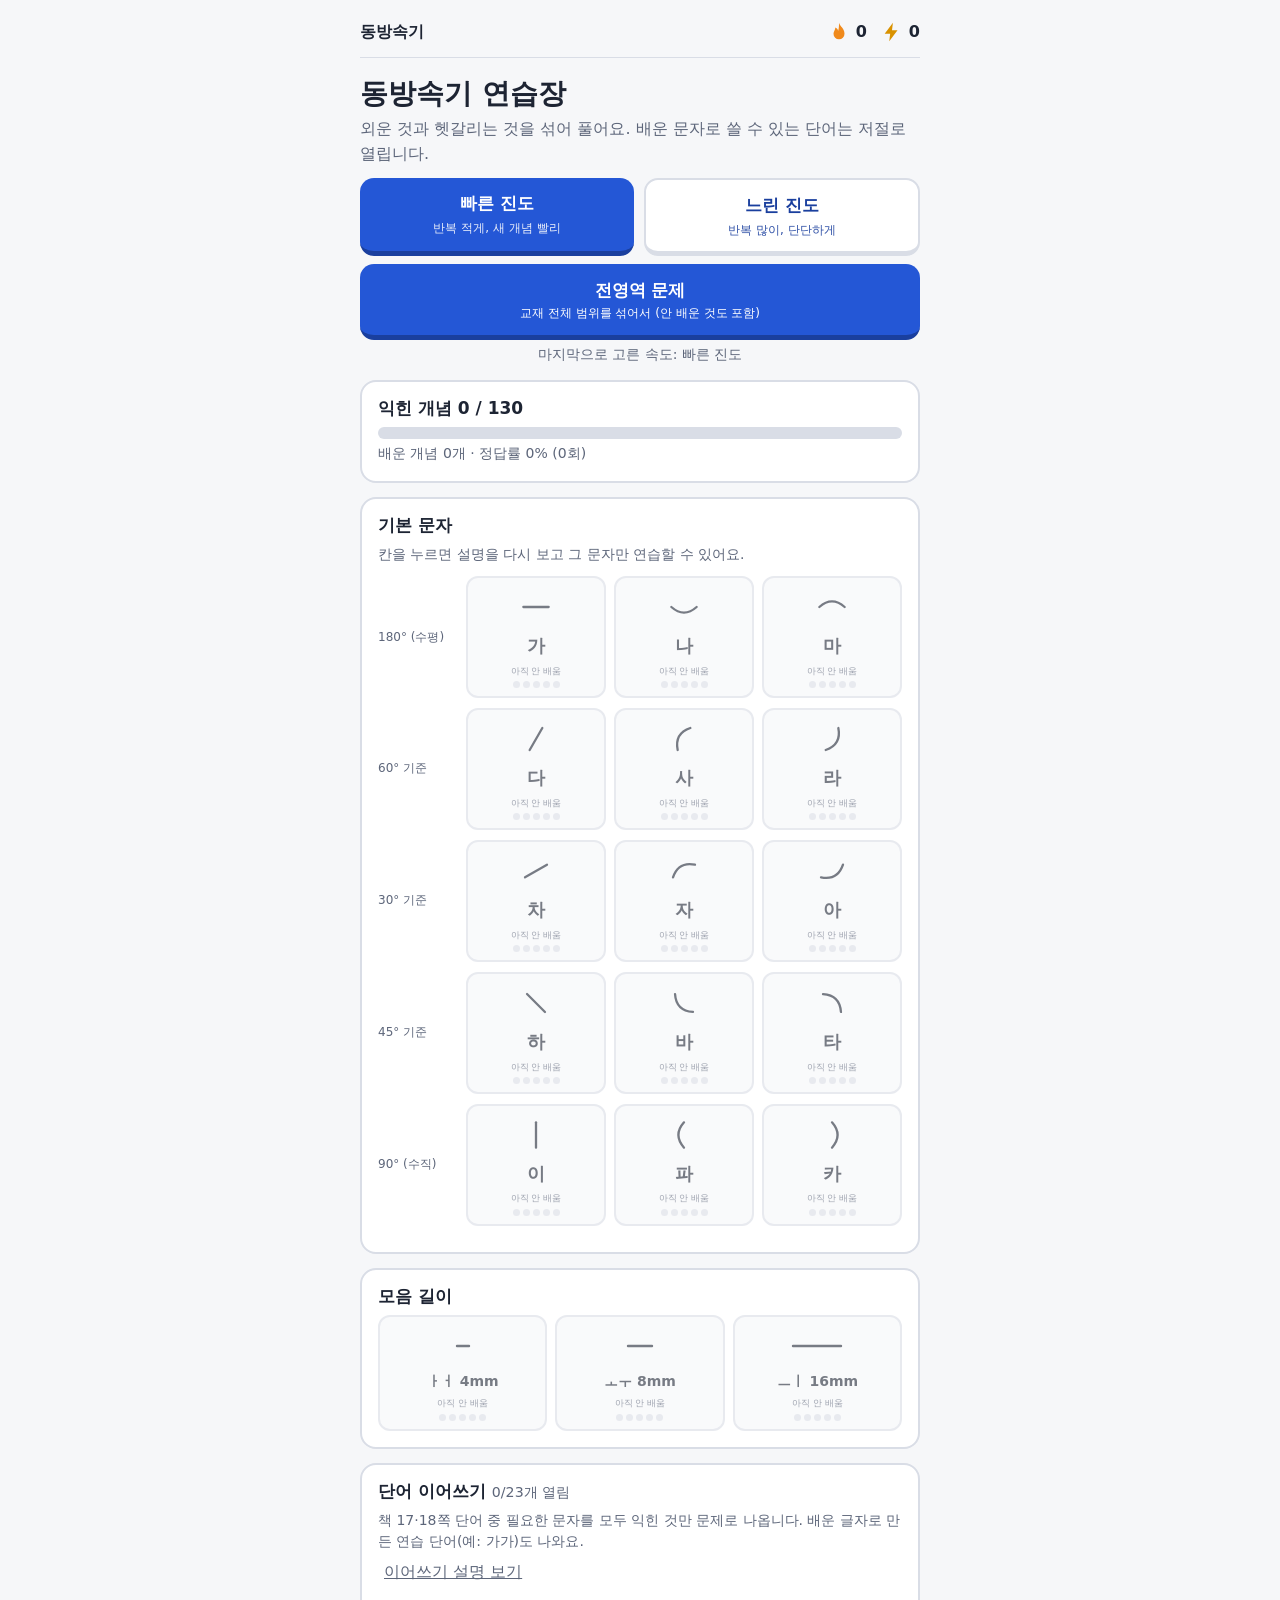
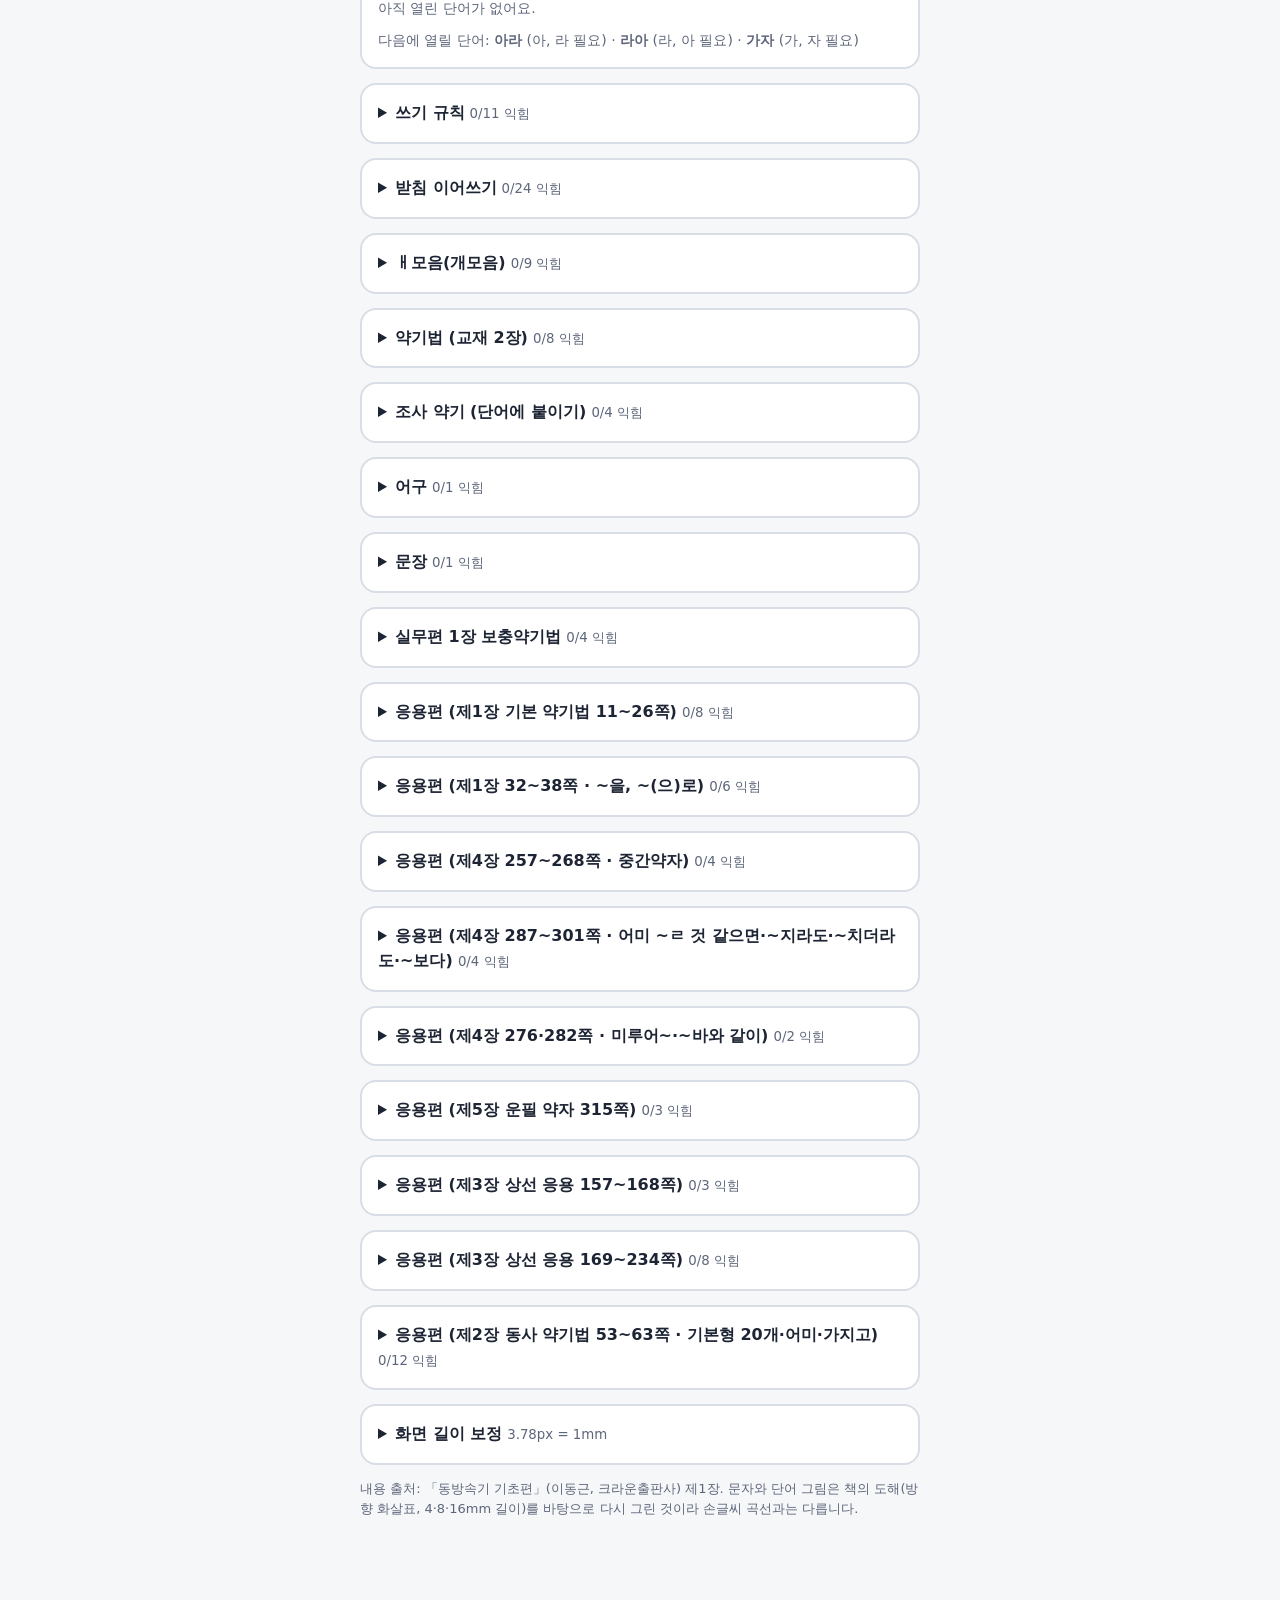
==== commit 95b74c45: "응용편 제3장 상선 응용: 상선약자(2)~(6), ~ㄹ 수 있다/없다, ~었을 것이다, 그렇다 계열 추가(169~234쪽) Co-Authored-By: Claude Sonnet 5" ====
--- a/index.html
+++ b/index.html
@@ -32,6 +32,7 @@
 <script src="src/features/applied5.js"></script>
 <script src="src/features/applied-ch5.js"></script>
 <script src="src/features/applied-ch3.js"></script>
+<script src="src/features/applied-ch3b.js"></script>
 <script src="src/features/applied-verb.js"></script>
 <script src="src/concepts.js"></script>
 <script src="src/app.js"></script>
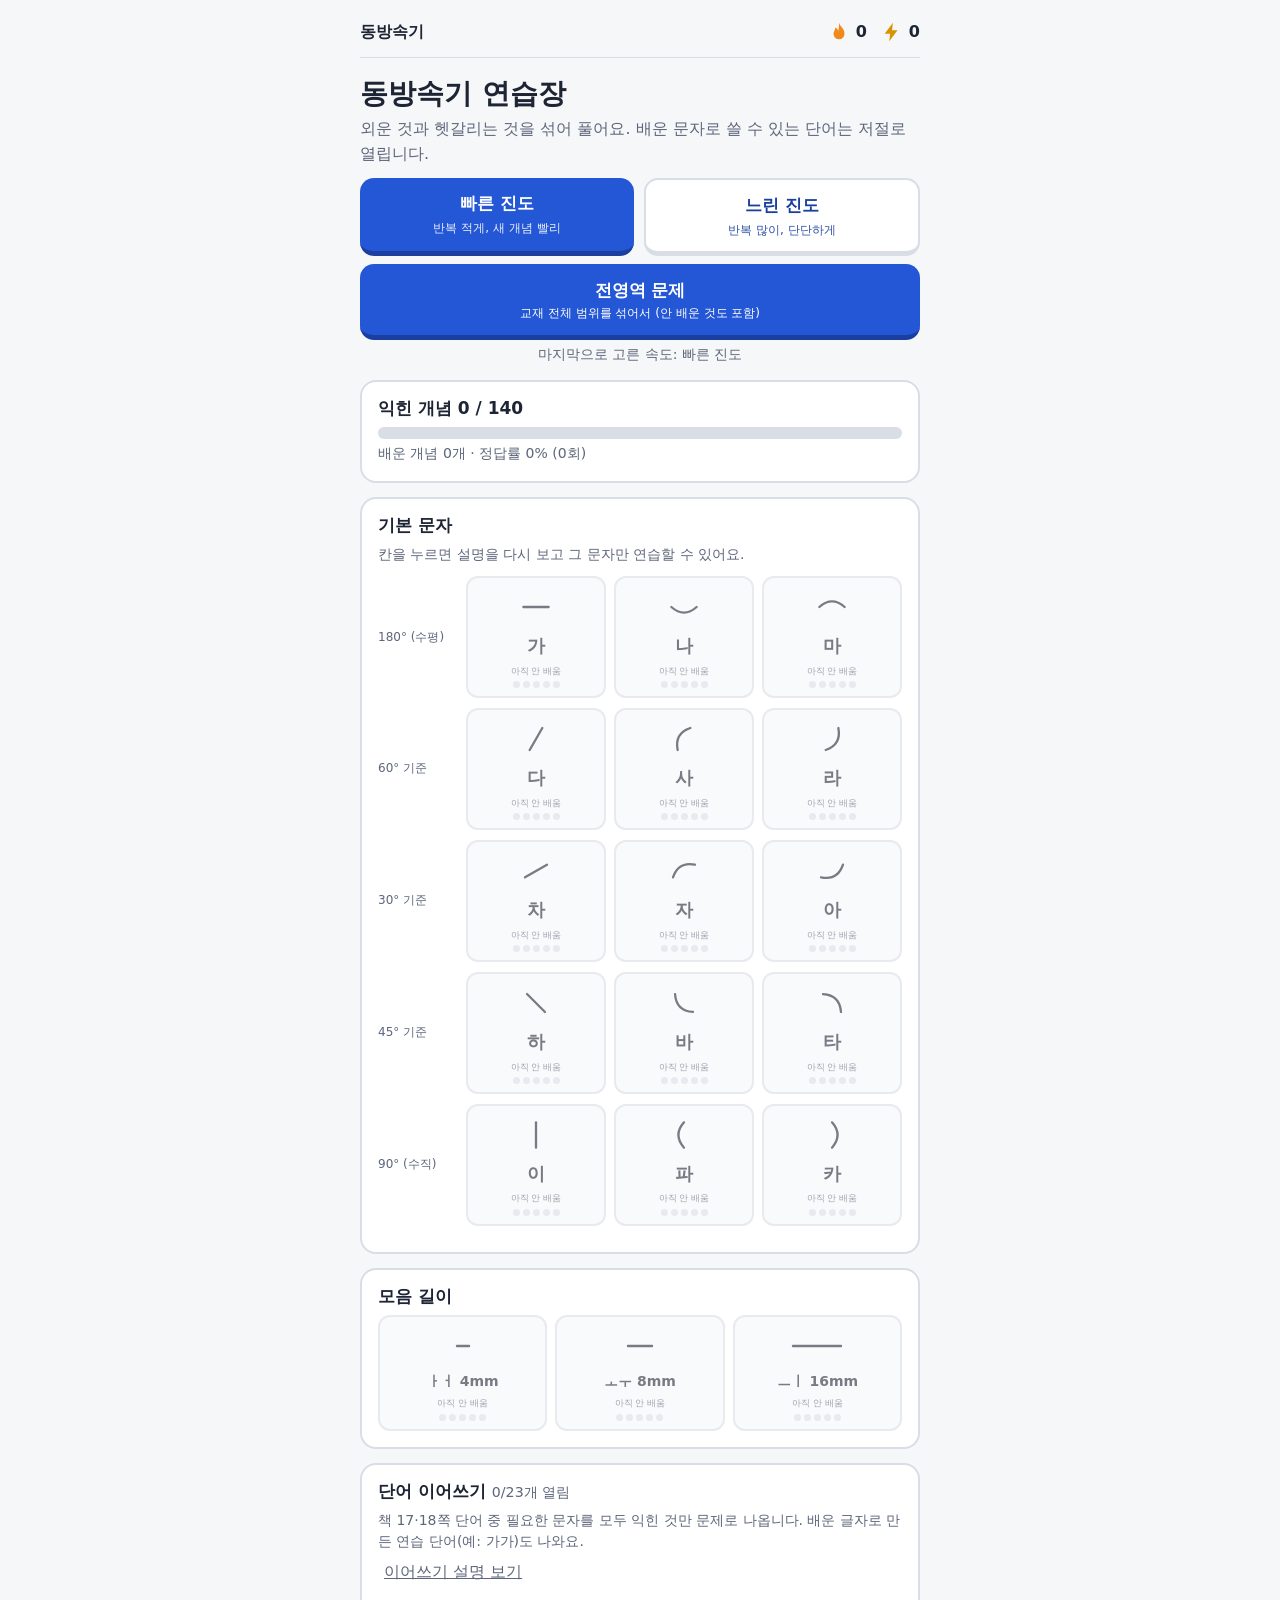
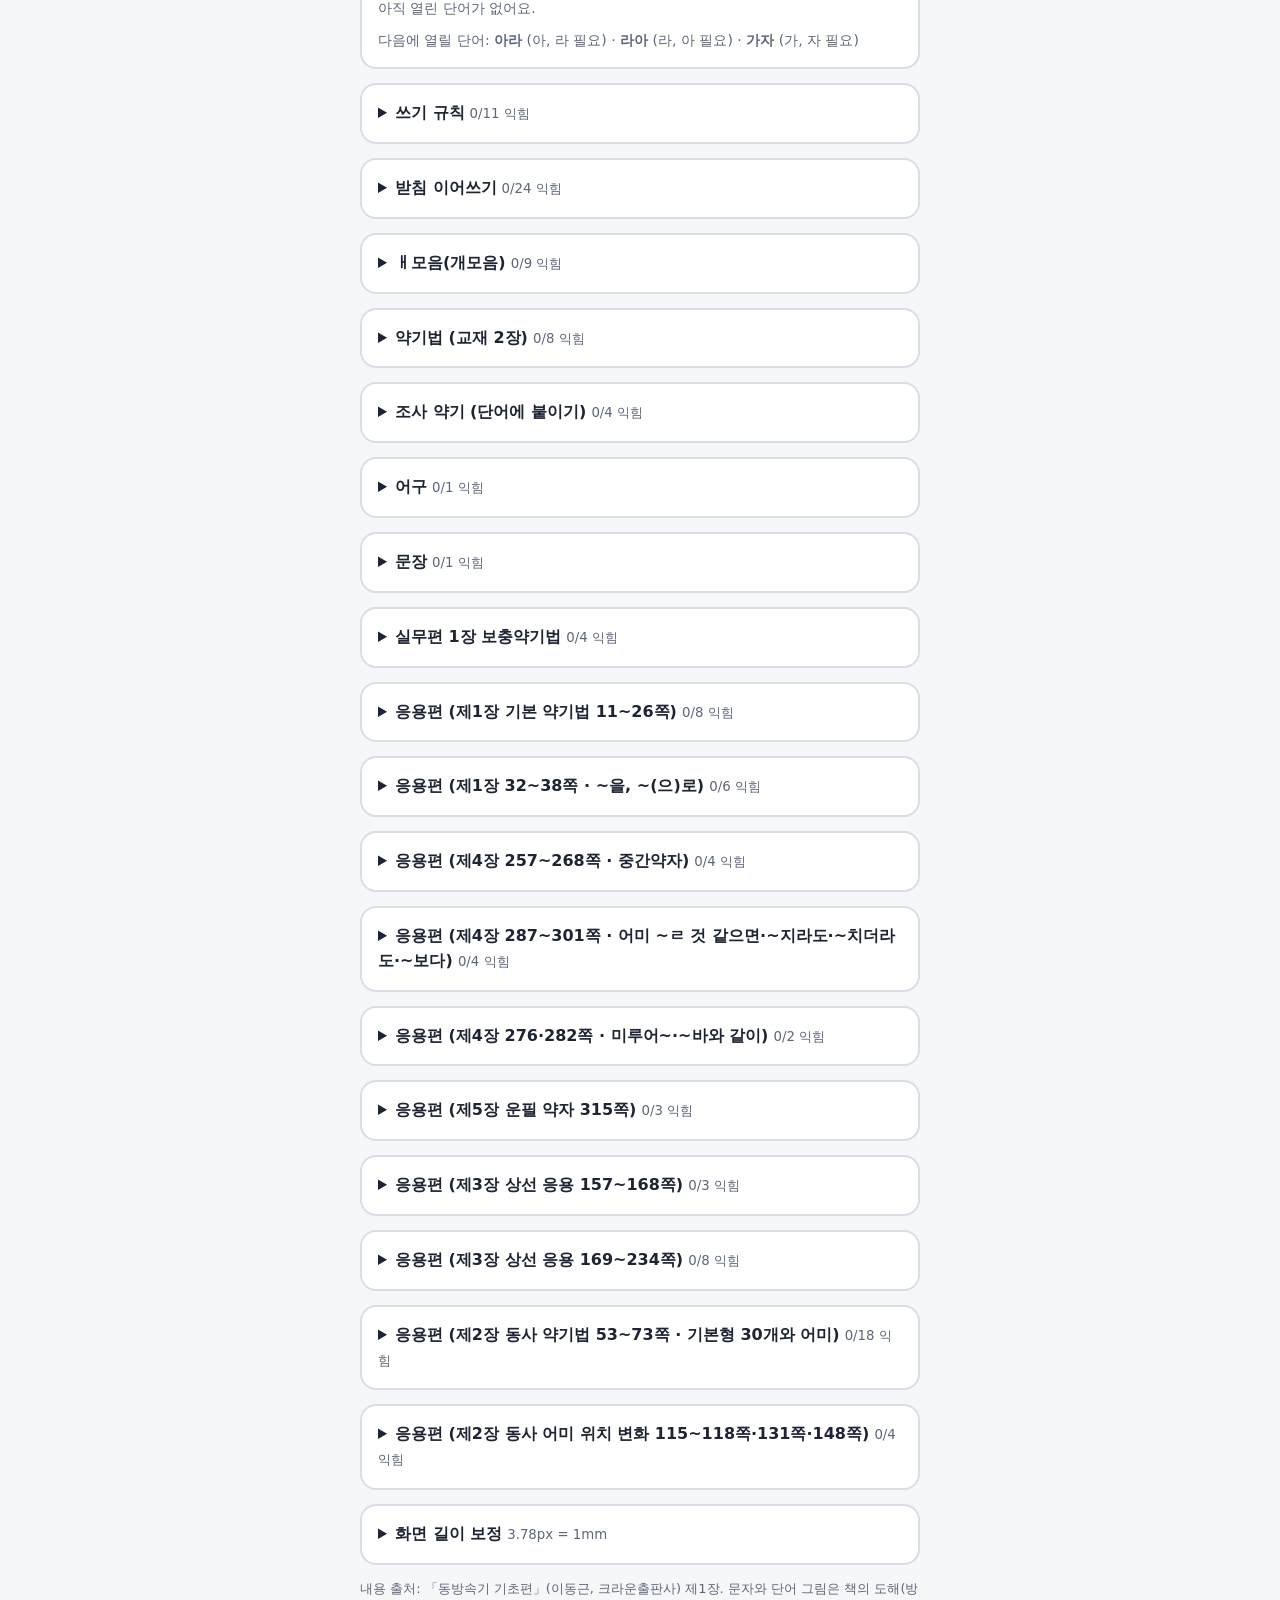
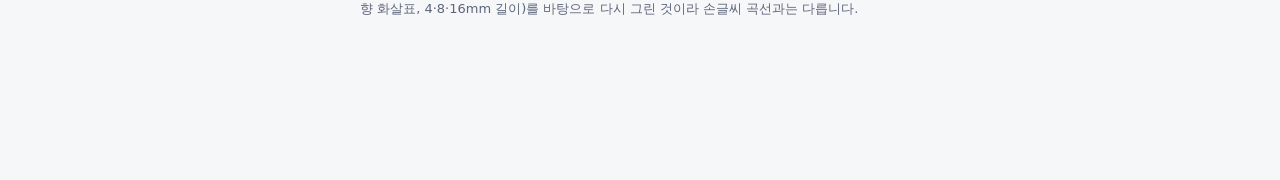
==== commit becb8de8: "응용편 제2장: 동사 어미 위치 변화(2)~(4) 추가(115~153쪽) Co-Authored-By: Claude Sonnet 5.5 <noreply@anthropic.com> C" ====
--- a/index.html
+++ b/index.html
@@ -34,6 +34,7 @@
 <script src="src/features/applied-ch3.js"></script>
 <script src="src/features/applied-ch3b.js"></script>
 <script src="src/features/applied-verb.js"></script>
+<script src="src/features/applied-verb-pos.js"></script>
 <script src="src/concepts.js"></script>
 <script src="src/app.js"></script>
 </body>
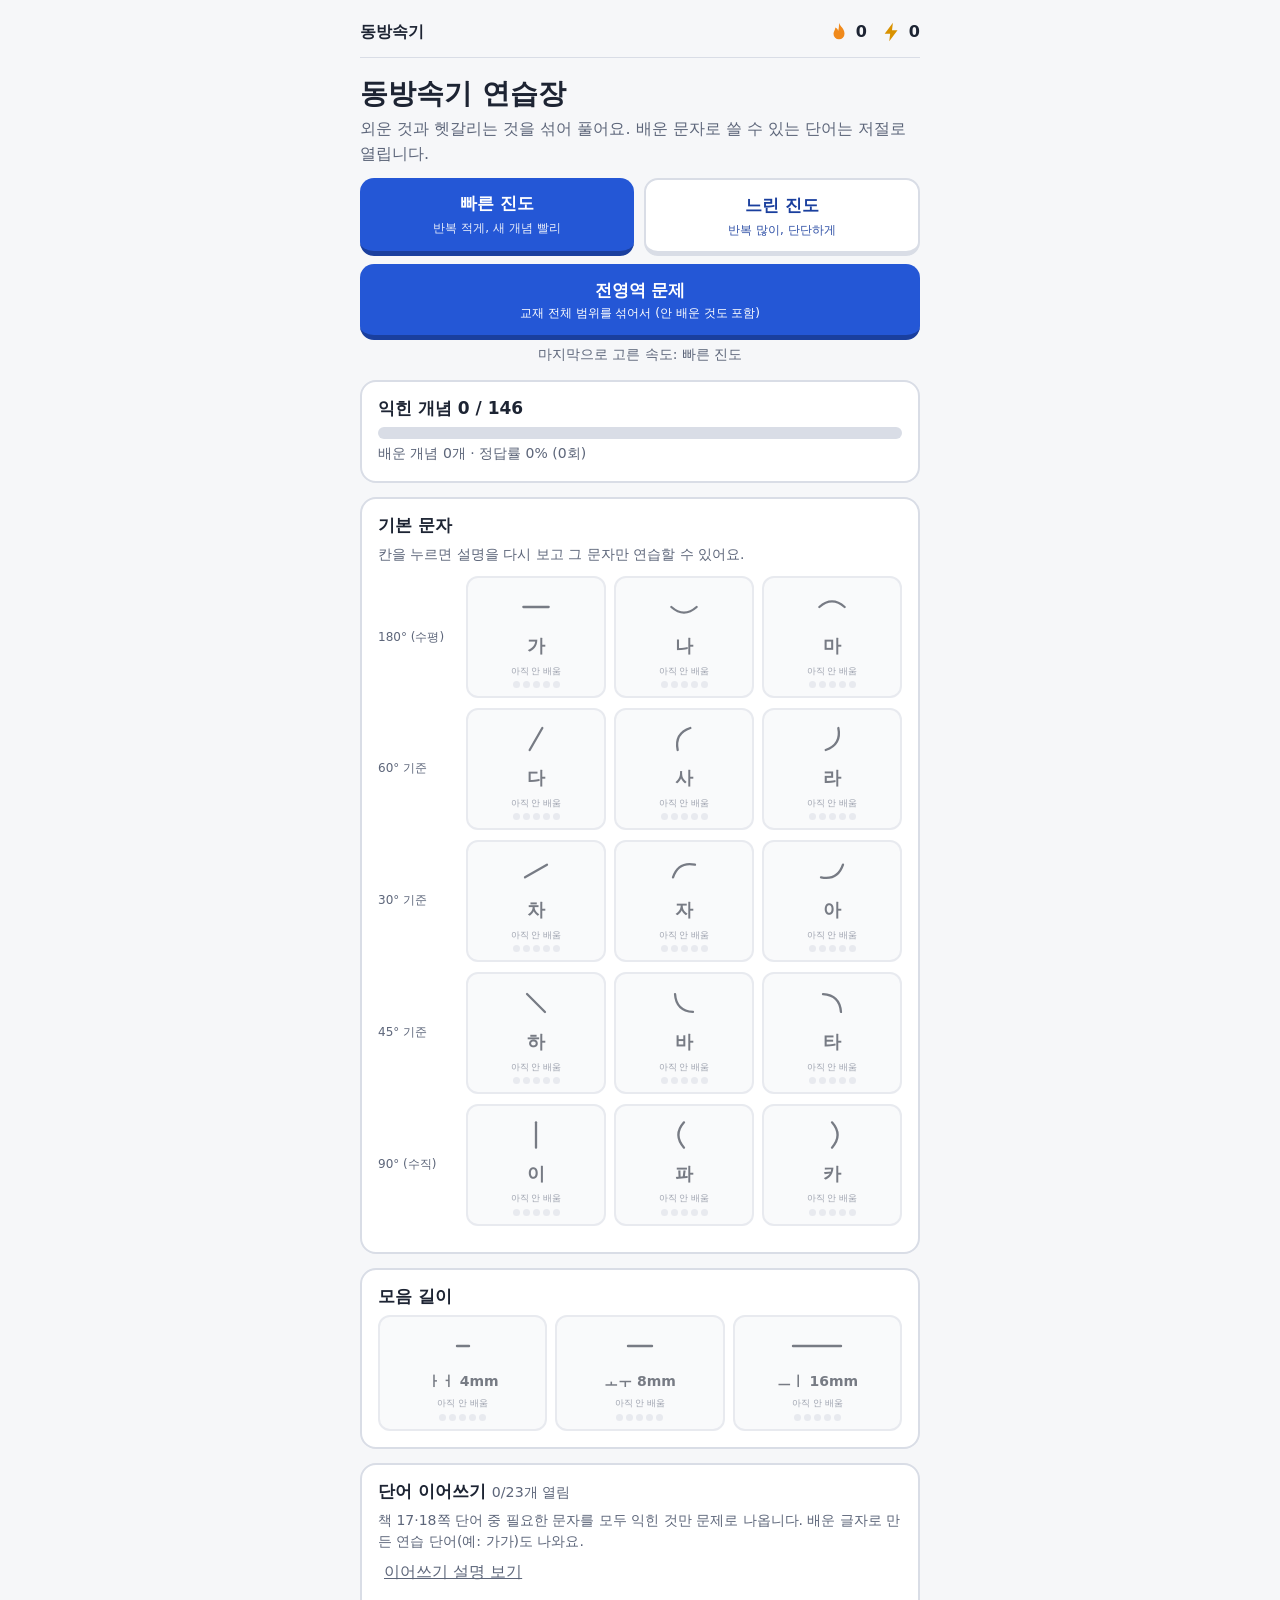
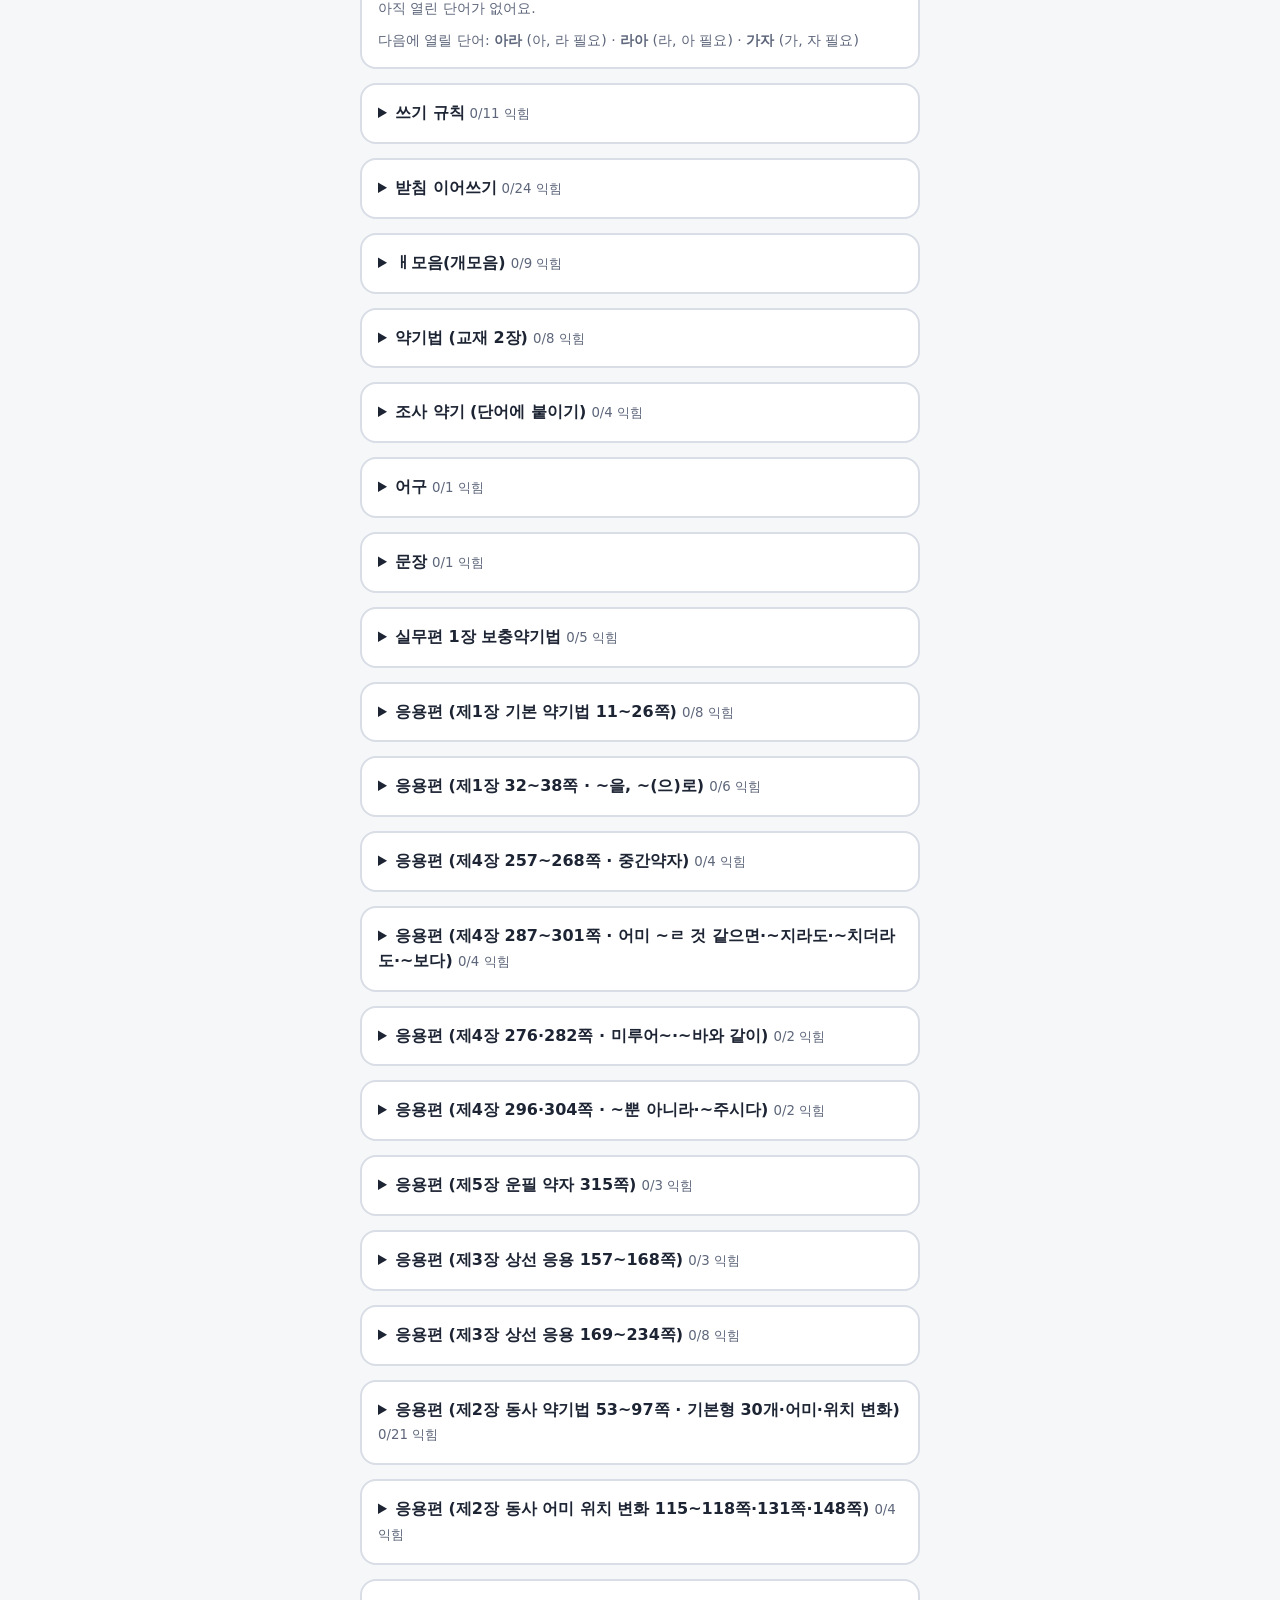
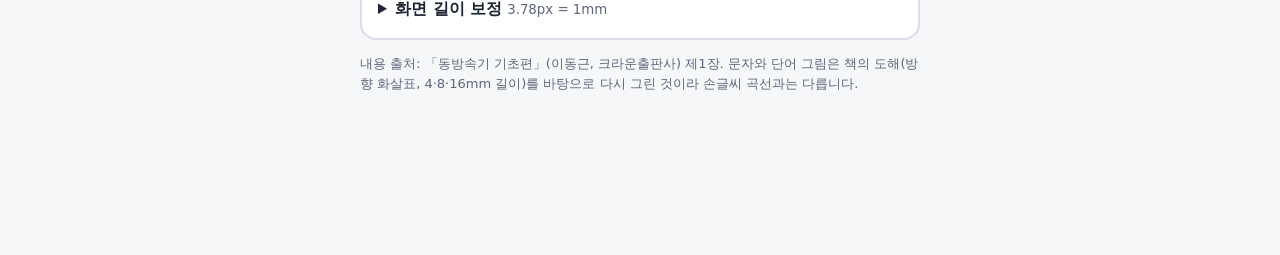
==== commit 11bae35c: "응용편 제4장: 중간약자(5)(6) ~뿐 아니라·~주시다 추가(296·304쪽) Co-Authored-By: Claude Sonnet 5.5 <noreply@anthropic.co" ====
--- a/index.html
+++ b/index.html
@@ -30,6 +30,7 @@
 <script src="src/features/applied3.js"></script>
 <script src="src/features/applied4.js"></script>
 <script src="src/features/applied5.js"></script>
+<script src="src/features/applied6.js"></script>
 <script src="src/features/applied-ch5.js"></script>
 <script src="src/features/applied-ch3.js"></script>
 <script src="src/features/applied-ch3b.js"></script>
